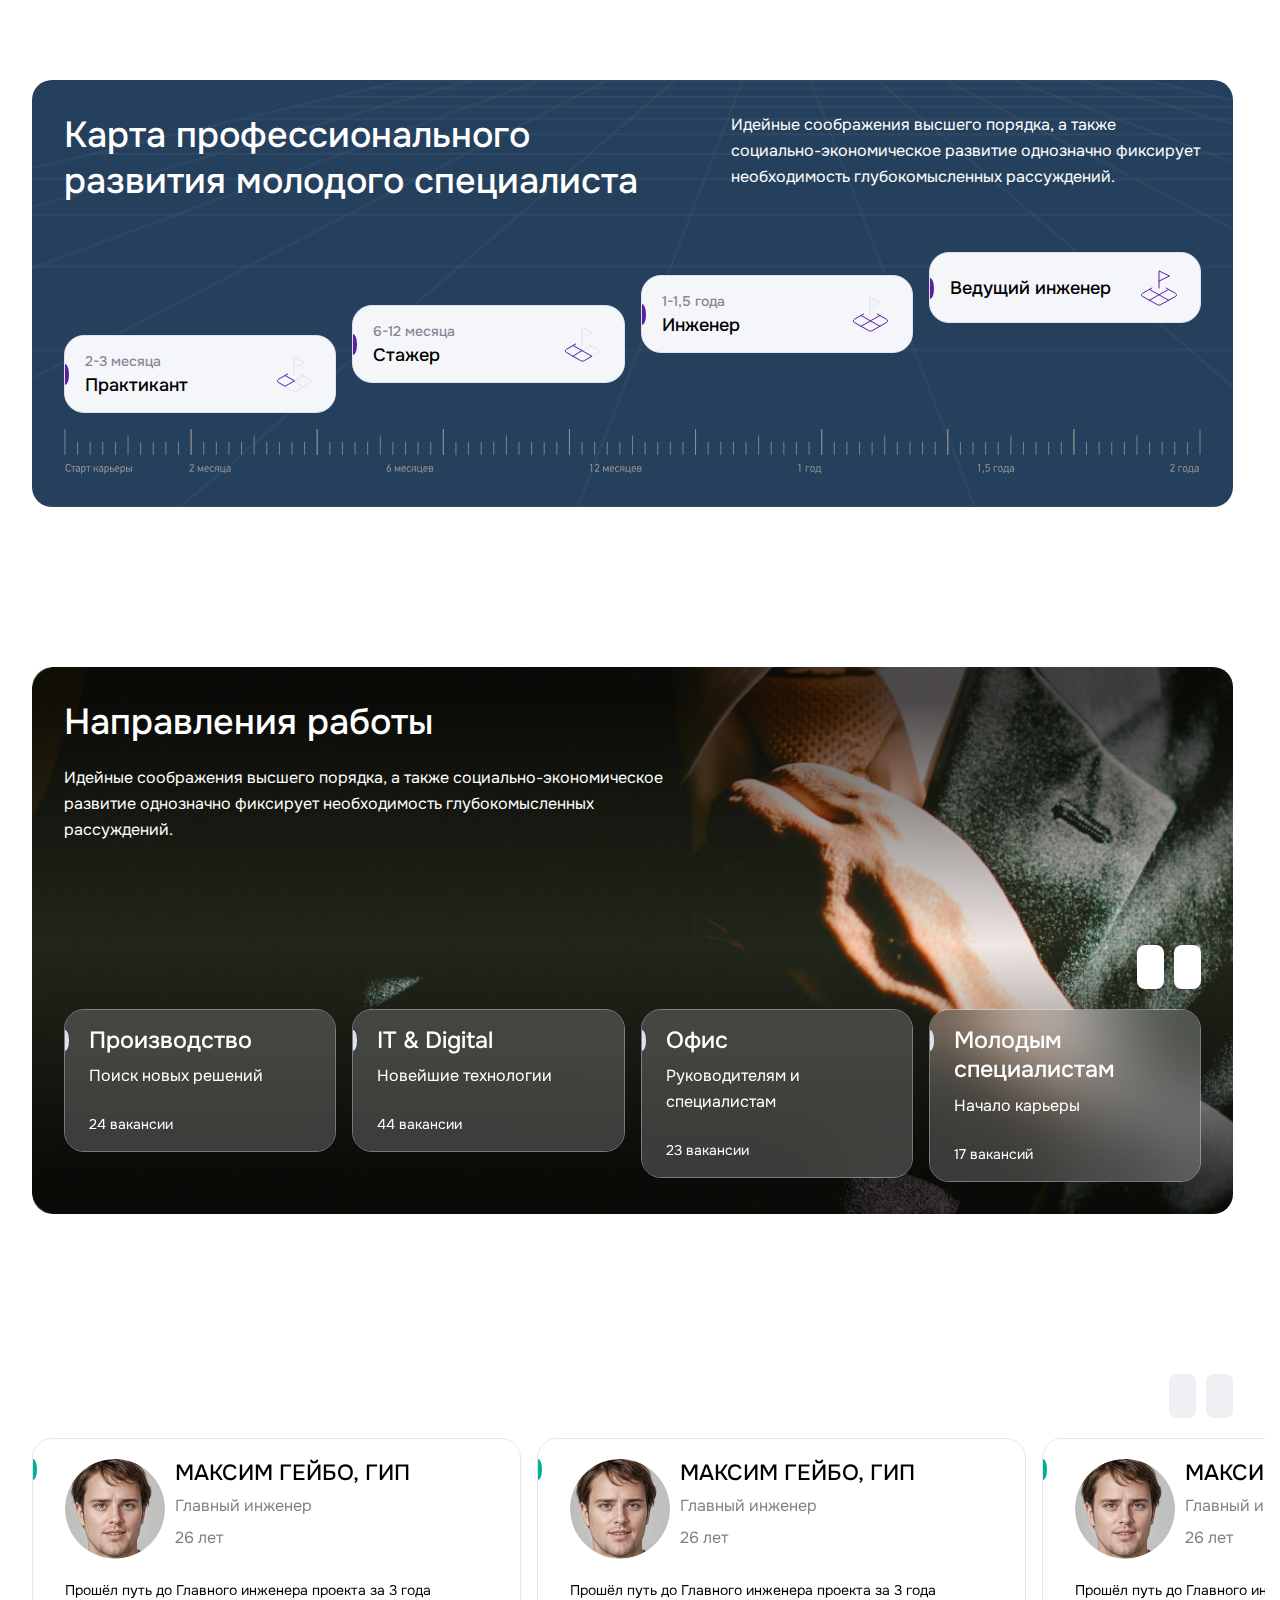
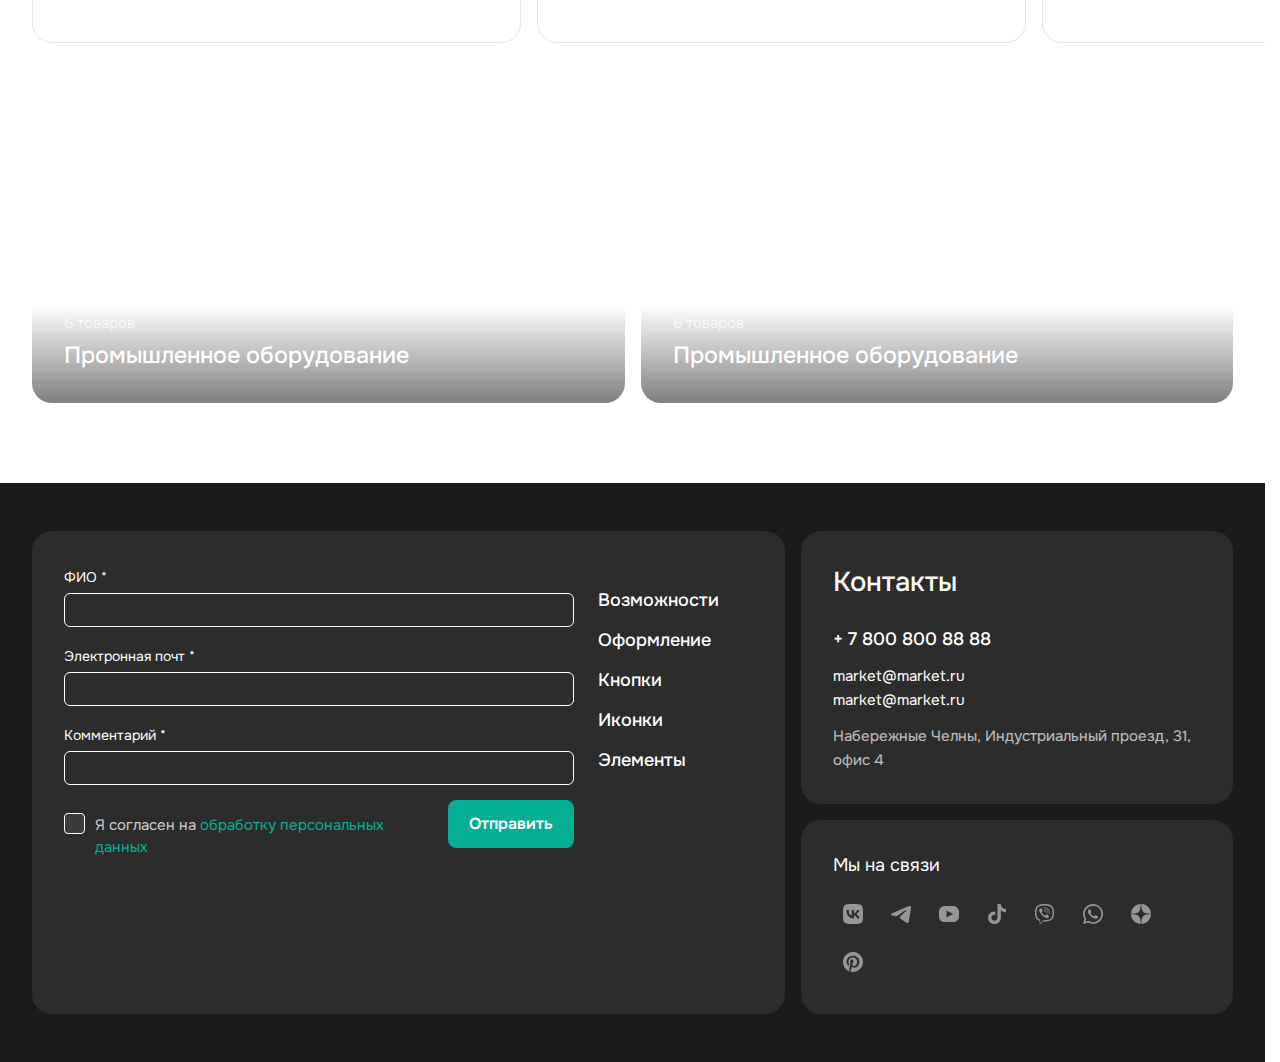
==== index.html @ 4b78a248 "Блоки для проекта." ====
<!DOCTYPE html>
<html lang="en">
<head>
    <meta charset="UTF-8">
    <meta name="viewport" content="width=device-width, initial-scale=1.0">
    <title>Блоки</title>
    <link rel="preconnect" href="https://fonts.googleapis.com">
    <link rel="preconnect" href="https://fonts.gstatic.com" crossorigin>
    <link href="https://fonts.googleapis.com/css2?family=Onest:wght@100..900&display=swap" rel="stylesheet">
    <link href="./themes.css" data-template-style="true" rel="stylesheet">
    <style>html {--theme-base-color:#0077ff;--theme-base-opacity-color:#0077ff1a;--theme-more-color:#0077ff;--theme-button-color-light:var(--ON_toggle);--theme-button-color-dark:var(--OFF_toggle);--theme-button-border-radius:8px;--theme-sticker-border-radius:4px;--theme-outer-border-radius:20px;--theme-base-color-hue:212;--theme-base-color-saturation:100%;--theme-base-color-lightness:50%;--theme-lightness-hover-diff:6%;--theme-items-gap:16px;}</style>
    <style>html {font-family: "Onest", sans-serif;font-size:18px;--theme-font-family:"Onest", sans-serif;--theme-font-title-family:var(--theme-font-family);font-weight: <weight>;font-style: normal;}</style>
    <style>html {--theme-page-width: 1500px;--theme-page-width-padding: 32px}</style>

    <link href="./main.css" data-template-style="true" rel="stylesheet">
    <script src="https://code.jquery.com/jquery-3.7.1.min.js" integrity="sha256-/JqT3SQfawRcv/BIHPThkBvs0OEvtFFmqPF/lYI/Cxo=" crossorigin="anonymous"></script>
    <link  rel="stylesheet"  href="https://cdn.jsdelivr.net/npm/swiper@11/swiper-bundle.min.css"/>
    <script src="https://cdn.jsdelivr.net/npm/swiper@11/swiper-bundle.min.js"></script>
</head>
<body>
 

    <main> 
        <div class="index-block index-block--padding-top-80 index-block--padding-bottom-80 theme-dark">
            <div class="maxwidth-theme index-block__headings"> 
                <div class="career-block p p--32 rounded-n">
                    <div class="mb mb--48">
                        <div class="index-block__space-wrapper line-block line-block--gap line-block--gap-32 row-gap row-gap--16 line-block--align-normal flexbox--justify-beetwen flexbox--direction-column-to-991">
                            <div class="index-block__part--left min-width-0 overflow-hidden flex-1 ">
                                <div class="index-block__title-wrapper">
                                    <div class="index-block__part--left min-width-0 flex-1">
                                        <h3 class="index-block__title switcher-title font_40 title-text">
                                            Карта профессионального развития молодого специалиста 
                                        </h3>
                                    </div>
                                </div>
                            </div>
                            <div class="index-block__part--right flexbox--direction-column">
                                <div class="index-block__preview font_16 no-margin-p title-text">
                                    Идейные соображения высшего порядка, а также социально-экономическое развитие однозначно фиксирует необходимость глубокомысленных рассуждений. 								
                                </div>
                            </div>
                        </div>
                    </div>
                    <div class="career-block__list flexbox flexbox--wrap flexbox--justify-beetwen line-block--align-flex-end flexbox--direction-row gap gap--16 mb mb--16">
                        <div class="career-block__item rounded-n flex-1 flexbox flexbox--justify-center flexbox--direction-column">
                            <div class="career-block__item-time font_14 fw-500">2-3 месяца</div>
                            <div class="career-block__item-title font_18 fw-500">Практикант</div>
                            <div class="career-block__item-icon">
                                <img src="./career-1.svg" alt="">
                            </div>
                        </div>
                        <div class="career-block__item rounded-n flex-1 flexbox flexbox--justify-center flexbox--direction-column">
                            <div class="career-block__item-time font_14 fw-500 fw-500">6-12 месяца</div>
                            <div class="career-block__item-title font_18 fw-500">Стажер</div>
                            <div class="career-block__item-icon">
                                <img src="./career-2.svg" alt="">
                            </div>
                        </div>
                        <div class="career-block__item rounded-n flex-1 flexbox flexbox--justify-center flexbox--direction-column">
                            <div class="career-block__item-time font_14 fw-500 fw-500">1-1,5 года</div>
                            <div class="career-block__item-title font_18 fw-500">Инженер</div>
                            <div class="career-block__item-icon">
                                <img src="./career-3.svg" alt="">
                            </div>
                        </div>
                        <div class="career-block__item rounded-n flex-1 flexbox flexbox--justify-center flexbox--direction-column"> 
                            <div class="career-block__item-title font_18 fw-500">Ведущий инженер</div>
                            <div class="career-block__item-icon">
                                <img src="./career-4.svg" alt="">
                            </div>
                        </div>
                    </div>
                    <div class="career-block__line">
                        <img src="./career-line.svg" alt="">
                    </div>
                </div>
            </div>
        </div>


        <div class="index-block index-block--padding-top-80 index-block--padding-bottom-80 theme-dark">
            <div class="maxwidth-theme index-block__headings"> 
                <div class="employee-block p p--32 rounded-n">
                    <div class="mb mb--120">
                        <div class="index-block__space-wrapper flexbox gap gap--20">
                            <h3 class="index-block__title switcher-title font_40 title-text">
                                Направления работы
                            </h3>
                            <div class="index-block__preview font_16 no-margin-p title-text">
                                Идейные соображения высшего порядка, а также социально-экономическое развитие однозначно фиксирует необходимость глубокомысленных рассуждений. 						
                            </div>
                        </div>
                    </div> 
                    <div class="flexbox flexbox--direction-row flexbox--justify-end mb mb--20 gap gap--10">
                        <div class="slider-nav swiper-button-prev employee-block__slider-prev">
                            <i class="svg inline fill-dark-light" aria-hidden="true"><svg width="8" height="14"><use xlink:href="/bitrix/templates/aspro-priority2/images/svg/arrows.svg#left-big"></use></svg></i>
                        </div>
                        <div class="slider-nav swiper-button-next employee-block__slider-next">
                            <i class="svg inline fill-dark-light" aria-hidden="true"><svg width="8" height="14"><use xlink:href="/bitrix/templates/aspro-priority2/images/svg/arrows.svg#right-big"></use></svg></i>
                        </div>
                    </div>
                    <div class="employee-block__slider swiper-slider">
                        <div class="swiper-wrapper">
                            <div class="swiper-slide">
                                <div class="employee-block__item title-text rounded-n">
                                    <div class="employee-block__item-title font_24 fw-500 mb mb--8">Производство</div>
                                    <div class="employee-block__item-subtitle font_16 mb mb--24">Поиск новых решений</div>
                                    <div class="employee-block__item-count font_14">24 вакансии</div>
                                </div>
                            </div>
                            <div class="swiper-slide">
                                <div class="employee-block__item title-text rounded-n">
                                    <div class="employee-block__item-title font_24 fw-500 mb mb--8">IT & Digital</div>
                                    <div class="employee-block__item-subtitle font_16 mb mb--24">Новейшие технологии</div>
                                    <div class="employee-block__item-count font_14">44 вакансии</div>
                                </div>
                            </div>
                            <div class="swiper-slide">
                                <div class="employee-block__item title-text rounded-n">
                                    <div class="employee-block__item-title font_24 fw-500 mb mb--8">Офис</div>
                                    <div class="employee-block__item-subtitle font_16 mb mb--24">Руководителям и специалистам</div>
                                    <div class="employee-block__item-count font_14">23 вакансии</div>
                                </div>
                            </div>
                            <div class="swiper-slide">
                                <div class="employee-block__item title-text rounded-n">
                                    <div class="employee-block__item-title font_24 fw-500 mb mb--8">Молодым специалистам</div>
                                    <div class="employee-block__item-subtitle font_16 mb mb--24">Начало карьеры</div>
                                    <div class="employee-block__item-count font_14">17 вакансий</div>
                                </div>
                            </div>
                            <div class="swiper-slide">
                                <div class="employee-block__item title-text rounded-n">
                                    <div class="employee-block__item-title font_24 fw-500 mb mb--8">IT & Digital</div>
                                    <div class="employee-block__item-subtitle font_16 mb mb--24">Новейшие технологии</div>
                                    <div class="employee-block__item-count font_14">44 вакансии</div>
                                </div>
                            </div>
                            <div class="swiper-slide">
                                <div class="employee-block__item title-text rounded-n">
                                    <div class="employee-block__item-title font_24 fw-500 mb mb--8">Офис</div>
                                    <div class="employee-block__item-subtitle font_16 mb mb--24">Руководителям и специалистам</div>
                                    <div class="employee-block__item-count font_14">23 вакансии</div>
                                </div>
                            </div>
                            <div class="swiper-slide">
                                <div class="employee-block__item title-text rounded-n">
                                    <div class="employee-block__item-title font_24 fw-500 mb mb--8">Молодым специалистам</div>
                                    <div class="employee-block__item-subtitle font_16 mb mb--24">Начало карьеры</div>
                                    <div class="employee-block__item-count font_14">17 вакансий</div>
                                </div>
                            </div>
                        </div>
                    </div>
                </div>
            </div>
        </div>

        <div class="vacancy-block index-block index-block--padding-top-80 index-block--padding-bottom-80">
            <div class="maxwidth-theme index-block__headings"> 
                <div class="flexbox flexbox--direction-row flexbox--justify-end mb mb--20 gap gap--10">
                    <div class="slider-nav swiper-button-prev vacancy-block__slider-prev">
                        <i class="svg inline fill-dark-light" aria-hidden="true"><svg width="8" height="14"><use xlink:href="/bitrix/templates/aspro-priority2/images/svg/arrows.svg#left-big"></use></svg></i>
                    </div>
                    <div class="slider-nav swiper-button-next vacancy-block__slider-next">
                        <i class="svg inline fill-dark-light" aria-hidden="true"><svg width="8" height="14"><use xlink:href="/bitrix/templates/aspro-priority2/images/svg/arrows.svg#right-big"></use></svg></i>
                    </div>
                </div>
                <div class="vacancy-block__slider swiper-slider">
                    <div class="swiper-wrapper">
                        <div class="swiper-slide">
                            <div class="vacancy-block__item">
                                <div class="vacancy-block__item-inner">
                                    <div class="vacancy-block__item-front rounded-n">
                                        <div class="flexbox flexbox--direction-row flexbox--direction-column-to-600 gap gap--10 mb mb--20">
                                            <div class="vacancy-block__item-img">
                                                <img src="./vacancy.png" alt="">
                                            </div>
                                            <div class="flexbox gap gap--6">
                                                <div class="vacancy-block__item-name font_22 fw-500">Максим Гейбо, ГИП</div>
                                                <div class="vacancy-block__item-job font_16">Главный инженер</div>
                                                <div class="vacancy-block__item-age font_16">26 лет</div>
                                            </div>
                                        </div> 
                                        <div class="vacancy-block__item-way font_14">Прошёл путь до Главного инженера проекта за 3 года</div>
                                    </div> 
                                    <div class="vacancy-block__item-back rounded-n theme-dark">
                                        <div class="vacancy-block__item-text font_16 title-text mb mb--12">”В Метрополис» я попал в 2021 году по рекомендации одногруппника будучи студентом магистратуры в МГСУ. За три года я прошёл через несколько интересных объектов, решил сотни проектных вопросов и задач и, конечно, стал ГИПом. Скучать не приходится, а ведь дальше — только интереснее!»</div>
                                        <div class="vacancy-block__item-video flexbox flexbox--direction-row flexbox--justify-center gap gap--10 title-text">Смотреть видео</div>
                                    </div>
                                </div>
                            </div>
                        </div> 
                        <div class="swiper-slide">
                            <div class="vacancy-block__item">
                                <div class="vacancy-block__item-inner">
                                    <div class="vacancy-block__item-front rounded-n">
                                        <div class="flexbox flexbox--direction-row flexbox--direction-column-to-600 gap gap--10 mb mb--20">
                                            <div class="vacancy-block__item-img">
                                                <img src="./vacancy.png" alt="">
                                            </div>
                                            <div class="flexbox gap gap--6">
                                                <div class="vacancy-block__item-name font_22 fw-500">Максим Гейбо, ГИП</div>
                                                <div class="vacancy-block__item-job font_16">Главный инженер</div>
                                                <div class="vacancy-block__item-age font_16">26 лет</div>
                                            </div>
                                        </div> 
                                        <div class="vacancy-block__item-way font_14">Прошёл путь до Главного инженера проекта за 3 года</div>
                                    </div> 
                                    <div class="vacancy-block__item-back rounded-n theme-dark">
                                        <div class="vacancy-block__item-text font_16 title-text mb mb--12">”В Метрополис» я попал в 2021 году по рекомендации одногруппника будучи студентом магистратуры в МГСУ. За три года я прошёл через несколько интересных объектов, решил сотни проектных вопросов и задач и, конечно, стал ГИПом. Скучать не приходится, а ведь дальше — только интереснее!»</div>
                                        <div class="vacancy-block__item-video flexbox flexbox--direction-row flexbox--justify-center gap gap--10 title-text">Смотреть видео</div>
                                    </div>
                                </div>
                            </div>
                        </div> 
                        <div class="swiper-slide">
                            <div class="vacancy-block__item">
                                <div class="vacancy-block__item-inner">
                                    <div class="vacancy-block__item-front rounded-n">
                                        <div class="flexbox flexbox--direction-row flexbox--direction-column-to-600 gap gap--10 mb mb--20">
                                            <div class="vacancy-block__item-img">
                                                <img src="./vacancy.png" alt="">
                                            </div>
                                            <div class="flexbox gap gap--6">
                                                <div class="vacancy-block__item-name font_22 fw-500">Максим Гейбо, ГИП</div>
                                                <div class="vacancy-block__item-job font_16">Главный инженер</div>
                                                <div class="vacancy-block__item-age font_16">26 лет</div>
                                            </div>
                                        </div> 
                                        <div class="vacancy-block__item-way font_14">Прошёл путь до Главного инженера проекта за 3 года</div>
                                    </div> 
                                    <div class="vacancy-block__item-back rounded-n theme-dark">
                                        <div class="vacancy-block__item-text font_16 title-text mb mb--12">”В Метрополис» я попал в 2021 году по рекомендации одногруппника будучи студентом магистратуры в МГСУ. За три года я прошёл через несколько интересных объектов, решил сотни проектных вопросов и задач и, конечно, стал ГИПом. Скучать не приходится, а ведь дальше — только интереснее!»</div>
                                        <div class="vacancy-block__item-video flexbox flexbox--direction-row flexbox--justify-center gap gap--10 title-text">Смотреть видео</div>
                                    </div>
                                </div>
                            </div>
                        </div> 
                        <div class="swiper-slide">
                            <div class="vacancy-block__item">
                                <div class="vacancy-block__item-inner">
                                    <div class="vacancy-block__item-front rounded-n">
                                        <div class="flexbox flexbox--direction-row flexbox--direction-column-to-600 gap gap--10 mb mb--20">
                                            <div class="vacancy-block__item-img">
                                                <img src="./vacancy.png" alt="">
                                            </div>
                                            <div class="flexbox gap gap--6">
                                                <div class="vacancy-block__item-name font_22 fw-500">Максим Гейбо, ГИП</div>
                                                <div class="vacancy-block__item-job font_16">Главный инженер</div>
                                                <div class="vacancy-block__item-age font_16">26 лет</div>
                                            </div>
                                        </div> 
                                        <div class="vacancy-block__item-way font_14">Прошёл путь до Главного инженера проекта за 3 года</div>
                                    </div> 
                                    <div class="vacancy-block__item-back rounded-n theme-dark">
                                        <div class="vacancy-block__item-text font_16 title-text mb mb--12">”В Метрополис» я попал в 2021 году по рекомендации одногруппника будучи студентом магистратуры в МГСУ. За три года я прошёл через несколько интересных объектов, решил сотни проектных вопросов и задач и, конечно, стал ГИПом. Скучать не приходится, а ведь дальше — только интереснее!»</div>
                                        <div class="vacancy-block__item-video flexbox flexbox--direction-row flexbox--justify-center gap gap--10 title-text">Смотреть видео</div>
                                    </div>
                                </div>
                            </div>
                        </div> 
                    </div>
                </div>
            </div>
        </div>

        <div class="catalog-grid index-block index-block--padding-top-80 index-block--padding-bottom-80">
            <div class="maxwidth-theme"> 
                <div class="grid-list grid-list--items grid-list--gap-dynamic  grid-list--items-2-from-1200  grid-list--items-2-from-992 grid-list--items-1">
                    <div class="sections-list__wrapper sections-list__wrapper-main sections-list__wrapper-BG">
                        <div class="relative overflow-hidden shadow-hovered shadow-no-border-hovered hover_zoom dark-block-hover content-row-hidden-hover rounded-n">
                            <div class="relative dark-block-after">
                                <div class="shine">
                                    <div class="absolute card-image" style="background-image: url(https://priority2-demo.ru/upload/iblock/72d/xjb7lxuvpwl3186xs5wcruf4zresz0gm.jpg);"></div>
                                </div>
                            </div>
                            <div class="sections-list__item-content z-2 absolute pb pb--32 pi pi--32 position-bottom color_light scrollbar"> 
                                <div class="sections-list__item-products-count font_15 color_light--opacity mb mb--6">6 товаров</div>
                                <div class="sections-list__name switcher-title font_24 fw-500 lineclamp-4 color-theme-target">
                                    Промышленное оборудование								
                                </div> 
                            </div> 
                            <a class="absolute z-1" href="#link"></a>
                        </div>
                    </div> 
                    <div class="sections-list__wrapper sections-list__wrapper-main sections-list__wrapper-BG">
                        <div class="relative overflow-hidden shadow-hovered shadow-no-border-hovered hover_zoom dark-block-hover content-row-hidden-hover rounded-n">
                            <div class="relative dark-block-after">
                                <div class="shine">
                                    <div class="absolute card-image" style="background-image: url(https://priority2-demo.ru/upload/iblock/72d/xjb7lxuvpwl3186xs5wcruf4zresz0gm.jpg);"></div>
                                </div>
                            </div>
                            <div class="sections-list__item-content z-2 absolute pb pb--32 pi pi--32 position-bottom color_light scrollbar"> 
                                <div class="sections-list__item-products-count font_15 color_light--opacity mb mb--6">6 товаров</div>
                                <div class="sections-list__name switcher-title font_24 fw-500 lineclamp-4 color-theme-target">
                                    Промышленное оборудование								
                                </div> 
                            </div> 
                            <a class="absolute z-1" href="#link"></a>
                        </div>
                    </div> 
                </div>
            </div>
        </div>
    </main>

    <footer id="footer" class="footer footer-1 theme-dark">
        <div class="footer__main-part pt pb pt--48 pb--48">
            <div class="maxwidth-theme">
                <div class="line-block line-block--align-normal line-block--gap line-block--gap-16 flexbox--direction-column-to-1199">

                    <div class="footer__main -part-inner flex-1 p p--32 pt pt--24 rounded-n grey-bg">
                        <div class="footer__main-inner grid-list grid-list--gap grid-list--gap-24 grid-list--items grid-list--items-2-from-601 grid-list--items-4-from-768">


                            <div class="footer__part-item  footer__part-item--form">
                                <form name="aspro_priority2_callback_s1" action="/" method="POST" enctype="multipart/form-data" novalidate="novalidate">
                                    <input type="hidden" name="bxajaxid" id="bxajaxid_a973591e2ad16cf7857a80596a88fd42_Ar8Szp" value="a973591e2ad16cf7857a80596a88fd42">
                                    <input type="hidden" name="AJAX_CALL" value="Y">
                                    <input type="hidden" name="bxajaxid" id="bxajaxid_4496413f2c0f74e2f76dc5c79526b2ee_8BACKi" value="4496413f2c0f74e2f76dc5c79526b2ee">
                                    <input type="hidden" name="AJAX_CALL" value="Y">
                                    <input type="hidden" name="sessid" id="sessid" value="530e118678a84d4b77ee4f8834ee30c1">
                                    <input type="hidden" name="WEB_FORM_ID" value="8">							
                                    <input type="hidden" name="sessid" id="sessid_1" value="530e118678a84d4b77ee4f8834ee30c1">							
                                    <div class="form-body">
                                        <div class="form-body__fields row flexbox">
                                            <div class="col-xs-12" data-sid="NAME">
                                                <div class="form-group">
                                                    <label class="font_14 title-text" for="INLINE_NAME"><span>ФИО&nbsp;<span class="required-star">*</span></span></label>		
                                                    <div class="input">
                                                        <input type="text" id="INLINE_NAME" class="form-control inputtext" data-sid="NAME" required="" name="form_text_39" value="" aria-required="true">			
                                                    </div>
                                                </div>
                                            </div>
                                            <div class="col-xs-12" data-sid="EMAIL">
                                                <div class="form-group">
                                                    <label class="font_14 title-text" for="INLINE_EMAIL"><span>Электронная почт&nbsp;<span class="required-star">*</span></span></label>		
                                                    <div class="input">
                                                        <input type="email" id="INLINE_EMAIL" class="form-control inputtext" data-sid="EMAIL" required="" name="form_text_40" value="" aria-required="true">			
                                                    </div>
                                                </div>
                                            </div>
                                            <div class="col-xs-12" data-sid="MESSAGE">
                                                <div class="form-group">
                                                    <label class="font_14 title-text" for="INLINE_MESSAGE"><span>Комментарий&nbsp;<span class="required-star">*</span></span></label>		
                                                    <div class="input">
                                                        <input type="text" id="INLINE_MESSAGE" class="form-control inputtext" data-sid="MESSAGE" required="" name="form_text_39" value="" aria-required="true">			
                                                    </div>
                                                </div>
                                            </div>
                                        </div>
                                    </div>
                                    <div class="form-footer flexbox flexbox--direction-row flexbox--justify-beetwen flexbox--direction-column-to-600 gap gap--16">
                                        <div class="licence_block form-checkbox">
                                            <input type="hidden" name="aspro_priority2_form_validate">
                                            <input type="checkbox" class="form-checkbox__input form-checkbox__input--visible" id="licenses_inline_8" name="licenses_popup" required="" value="Y" aria-required="true">
                                            <label for="licenses_inline_8" class="form-checkbox__label">
                                                <span>
                                                    Я согласен на <a href="/include/licenses_detail.php" target="_blank">обработку персональных данных</a>											
                                                </span>
                                                <span class="form-checkbox__box"></span>
                                            </label>
                                        </div>
                                        <div class="form-footer__btn">
                                            <input type="submit" class="btn btn-default btn-lg has-ripple" value="Отправить" name="web_form_submit">
                                        </div>
                                    </div>
                                </form>
                            </div>
 

                            <div class="footer__part-item flex-33-1200 flex-50-991 pt pt--24">
                                <div class="bottom-menu bottom-menu--bold">
                                    <div class="items">
                                        <div class="item-link  " data-parent="#bottom4" data-target="#bottom4">
                                            <div class="item fw-500">
                                                <div class="title font_18 fw-500">
                                                    <a class="dark_link color-theme-target" href="/info/more/">Возможности</a>
                                                </div>
                                            </div>
                                        </div>
                                        <div id="bottom4" class="wrap  ">
                                            <div class="item-link  " data-parent="#bottom4" data-target="#bottom4">
                                                <div class="item fw-500">
                                                    <div class="title font_18 fw-500">
                                                        <a class="dark_link color-theme-target" href="/info/more/typograpy/">Оформление</a>
                                                    </div>
                                                </div>
                                            </div>
                                            <div class="item-link  " data-parent="#bottom4" data-target="#bottom4">
                                                <div class="item fw-500">
                                                    <div class="title font_18 fw-500">
                                                        <a class="dark_link color-theme-target" href="/info/more/buttons/">Кнопки</a>
                                                    </div>
                                                </div>
                                            </div>
                                            <div class="item-link  " data-parent="#bottom4" data-target="#bottom4">
                                                <div class="item fw-500">
                                                    <div class="title font_18 fw-500">
                                                        <a class="dark_link color-theme-target" href="/info/more/icons/">Иконки</a>
                                                    </div>
                                                </div>
                                            </div>
                                            <div class="item-link  " data-parent="#bottom4" data-target="#bottom4">
                                                <div class="item fw-500">
                                                    <div class="title font_18 fw-500">
                                                        <a class="dark_link color-theme-target" href="/info/more/elements/">Элементы</a>
                                                    </div>
                                                </div> 
                                            </div>
                                        </div>                                             
                                    </div>
                                </div>
                            </div>

                        </div>
                    </div>
    
                    <div class="footer__main-part-contact " data-ajax-load-block="FOOTER_RIGHT_PART">
                        <div class="line-block line-block--align-normal line-block--gap line-block--gap-16 flexbox--direction-column height-100">
                            
                            <div class="rounded-n grey-bg p p--32 flex-1">
                                <div class="line-block line-block--align-normal line-block--gap line-block--gap-26 flexbox--direction-column height-100">
                                    <div class="title title-text fw-500 font_28">Контакты</div>
                                    <div class="line-block line-block--align-normal line-block--gap line-block--gap-12 flexbox--direction-column"> 

                                        <div class="line-block__item no-shrinked footer__phone " data-ajax-load-block="FOOTER_TOGGLE_PHONE" data-ajax-check-visible="">
                                            <div class="icon-block--with_icon ">
                                                <div class="phones">
                                                    <div class="phones__phones-wrapper">
                                                        <div class="phones__inner fill-theme-parent phones__inner--with_dropdown phones__inner--big">
                                                            <span class="icon-block__only-icon banner-light-icon-fill menu-light-icon-fill fill-theme-target fill-dark-light">
                                                                <i class="svg inline wrapper" aria-hidden="true"><svg width="14" height="18" ><use xlink:href="/bitrix/templates/aspro-priority2/images/svg/main_icons.svg#phone"></use></svg></i>	
                                                            </span>
                                                            <a class="phones__phone-link phones__phone-first dark_link banner-light-text menu-light-text icon-block__name" href="tel:+ 7 800 800 88 88">+ 7 800 800 88 88</a>
                                                            <div class="phones__dropdown theme-root">
                                                                <div class="dropdown dropdown--relative">
                                                                    <div class="phones__phone-more dropdown__item color-theme-hover dropdown__item--first">
                                                                        <a class="phones__phone-link dark_link flexbox flexbox--direction-row flexbox--justify-beetwen" rel="nofollow" href="tel:+71000000000">
                                                                            <span class="phones__phone-link-text">
                                                                                +7 (100) 000-00-00								
                                                                                <span class="phones__phone-descript phones__dropdown-title secondary-text">Отдел продаж</span>
                                                                                </span>
                                                                        </a>
                                                                    </div>
                                                                    <div class="phones__phone-more dropdown__item color-theme-hover">
                                                                        <a class="phones__phone-link dark_link flexbox flexbox--direction-row flexbox--justify-beetwen" rel="nofollow" href="tel:+71000000001">
                                                                            <span class="phones__phone-link-text">
                                                                                +7 (100) 000-00-01								
                                                                                <span class="phones__phone-descript phones__dropdown-title secondary-text">Бухгалтерия</span>
                                                                            </span>
                                                                        </a>
                                                                    </div>
                                                                    <div class="phones__phone-more dropdown__item color-theme-hover dropdown__item--last">
                                                                        <a class="phones__phone-link dark_link flexbox flexbox--direction-row flexbox--justify-beetwen" rel="nofollow" href="tel:+71000000002">
                                                                            <span class="phones__phone-link-text">
                                                                                +7 (100) 000-00-02								
                                                                                <span class="phones__phone-descript phones__dropdown-title secondary-text">Директор</span>
                                                                            </span>
                                                                        </a>
                                                                    </div>

                                                                    <div class="phones__dropdown-item callback-item">
                                                                        <button type="button" class="animate-load btn btn-default btn-wide" data-event="jqm" data-param-id="8" data-name="callback">Заказать звонок	</button>
                                                                    </div>											
                                                                    <div class="phones__dropdown-item">
                                                                        <div class="email__title phones__dropdown-title secondary-text">E-mail</div>
                                                                        <div class="email phones__dropdown-value">
                                                                            <div>
                                                                                <div>
                                                                                    <a class="font_15 dark_link" href="mailto:chel@priority2-demo.ru">chel@priority2-demo.ru</a>
                                                                                </div>
                                                                            </div>
                                                                        </div>
                                                                    </div>											
                                                                    <div class="phones__dropdown-item">
                                                                        <div class="address__title phones__dropdown-title secondary-text">Адрес	 </div>
                                                                        <div class="address phones__dropdown-value">
                                                                            <div class="address__text font_15 ">Челябинск, ул. Лермонтова 21, 3 этаж, офис 4</div>
                                                                        </div>
                                                                    </div>			 
                                                                    <div class="phones__dropdown-item social-item">
                                                                        <div class="social">
                                                                            <ul class="social__items social__items--md social__items--type-color social__items--grid">
                                                                                <li class="social__item grid-list__item hover_blink vkontakte ">
                                                                                    <a class="social__link shine" href="http://vkontakte.ru/aspro74" target="_blank" rel="nofollow" title="ВКонтакте"></a>
                                                                                </li>
                                                                                <li class="social__item grid-list__item hover_blink telegram ">
                                                                                    <a class="social__link shine" href="https://t.me/aspro_ru" target="_blank" rel="nofollow" title="Telegram"></a>
                                                                                </li>
                                                                                <li class="social__item grid-list__item hover_blink youtube ">
                                                                                    <a class="social__link shine" href="https://www.youtube.com/channel/UCvNfOlv6ELNl95oi_Q8xooA" target="_blank" rel="nofollow" title="YouTube"></a>
                                                                                </li>
                                                                                <li class="social__item grid-list__item hover_blink tiktok ">
                                                                                    <a class="social__link shine" href="https://www.tiktok.com/ru/" target="_blank" rel="nofollow" title="TikTok"></a>
                                                                                </li>
                                                                            </ul>
                                                                        </div>
                                                                    </div>
                                                                </div>
                                                            </div>
                                                            <span class="more-arrow banner-light-icon-fill menu-light-icon-fill fill-dark-light">
                                                                <i class="svg inline " aria-hidden="true"><svg width="4" height="3" ><use xlink:href="/bitrix/templates/aspro-priority2/images/svg/arrows.svg#down"></use></svg></i>		
                                                            </span>
                                                        </div>
                                                    </div>
                                                </div>
                                            </div>   
                                        </div>
                                                                                                                                    
                                        <div class="footer--nowrap flex-100-767 " data-ajax-load-block="FOOTER_TOGGLE_EMAIL" data-ajax-check-visible="">
                                            <div class="icon-block--with_icon">						
                                                <div class="email footer__email font_14">
                                                    <div>
                                                        <div>
                                                            <a class="font_15 dark_link" href="mailto:market@market.ru">market@market.ru</a>
                                                        </div>
                                                    </div>
                                                </div>
                                            </div>
                                            <div class="icon-block--with_icon">						
                                                <div class="email footer__email font_14">
                                                    <div>
                                                        <div>
                                                            <a class="font_15 dark_link" href="mailto:market@market.ru">market@market.ru</a>
                                                        </div>
                                                    </div>
                                                </div>
                                            </div>
                                        </div>                                                                                         
                                        <div class="footer__address footer-grey-text flex-100-767 " data-ajax-load-block="FOOTER_TOGGLE_ADDRESS" data-ajax-check-visible="">
                                            <div class="icon-block--with_icon">
                                                <div class="address address">
                                                    <div class="address__text font_15 ">Набережные Челны, Индустриальный проезд, 31, офис 4</div>
                                                </div>
                                            </div>
                                        </div>
                                    </div>
                                </div>
                            </div>
                                                    
                                                                            
                            <div class="footer__social rounded-n grey-bg p p--32 title-text font_18 line-block line-block--gap line-block--gap-16 flexbox--justify-beetwen flexbox--wrap " data-ajax-load-block="FOOTER_TOGGLE_SOCIAL" data-ajax-check-visible="">                   
                                <div class="small_title">Мы на связи</div>
                                <div class="social">
                                    <ul class="social__items social__items--md">
                                        <li class="social__item grid-list__item hover_blink vkontakte ">
                                            <a class="social__link shine" href="http://vkontakte.ru/aspro74" target="_blank" rel="nofollow" title="ВКонтакте"></a>
                                        </li>
                                        <li class="social__item grid-list__item hover_blink telegram ">
                                            <a class="social__link shine" href="https://t.me/aspro_ru" target="_blank" rel="nofollow" title="Telegram"></a>
                                        </li>
                                        <li class="social__item grid-list__item hover_blink youtube ">
                                            <a class="social__link shine" href="https://www.youtube.com/channel/UCvNfOlv6ELNl95oi_Q8xooA" target="_blank" rel="nofollow" title="YouTube"></a>
                                        </li>
                                        <li class="social__item grid-list__item hover_blink tiktok ">
                                            <a class="social__link shine" href="https://www.tiktok.com/ru/" target="_blank" rel="nofollow" title="TikTok"></a>
                                        </li>
                                        <li class="social__item grid-list__item hover_blink viber hide_on_desktop">
                                            <a class="social__link shine" href="viber://add?number=https://viber.me/add?number=79123456789" target="_blank" rel="nofollow" title="Viber"></a>
                                        </li>
                                        <li class="social__item grid-list__item hover_blink viber hide_on_mobile">
                                            <a class="social__link shine" href="viber://chat?number=+https://viber.me/add?number=79123456789" target="_blank" rel="nofollow" title="Viber"></a>
                                        </li>
                                        <li class="social__item grid-list__item hover_blink whatsapp ">
                                            <a class="social__link shine" href="https://wa.me/https://wa.me/79123456789" target="_blank" rel="nofollow" title="Whats App"></a>
                                        </li>
                                        <li class="social__item grid-list__item hover_blink yandex-zen ">
                                            <a class="social__link shine" href="https://zen.yandex.ru/" target="_blank" rel="nofollow" title="Яндекс Дзен"></a>
                                        </li>
                                        <li class="social__item grid-list__item hover_blink pinterest ">
                                            <a class="social__link shine" href="https://www.pinterest.ru/" target="_blank" rel="nofollow" title="Pinterest"></a>
                                        </li>
                                    </ul>
                                </div>
                            </div>
        
                        </div>
                    </div>
                </div>
            </div>
        </div>
    </footer>
 <script>
document.addEventListener('DOMContentLoaded', () => {
    const employeeSwiper = new Swiper('.employee-block__slider', {
        loop: true, 
        slidesPerView: 1,
        spaceBetween: 16,
        navigation: {
            nextEl: '.employee-block__slider-next',
            prevEl: '.employee-block__slider-prev',
        }, 
        breakpoints: { 
            576: {
                slidesPerView: 1.5, 
            }, 
            768: {
                slidesPerView: 2, 
            }, 
            992: {
                slidesPerView: 3,
            }, 
            1200: {
                slidesPerView: 4,
            }
        }
    });
    const vacancySwiper = new Swiper('.vacancy-block__slider', {
        loop: true, 
        slidesPerView: 1,
        spaceBetween: 16,
        navigation: {
            nextEl: '.vacancy-block__slider-next',
            prevEl: '.vacancy-block__slider-prev',
        }, 
        breakpoints: { 
            600: {
                slidesPerView: 'auto',
            }
        }
    });
    
});

 </script>
</body>
</html>
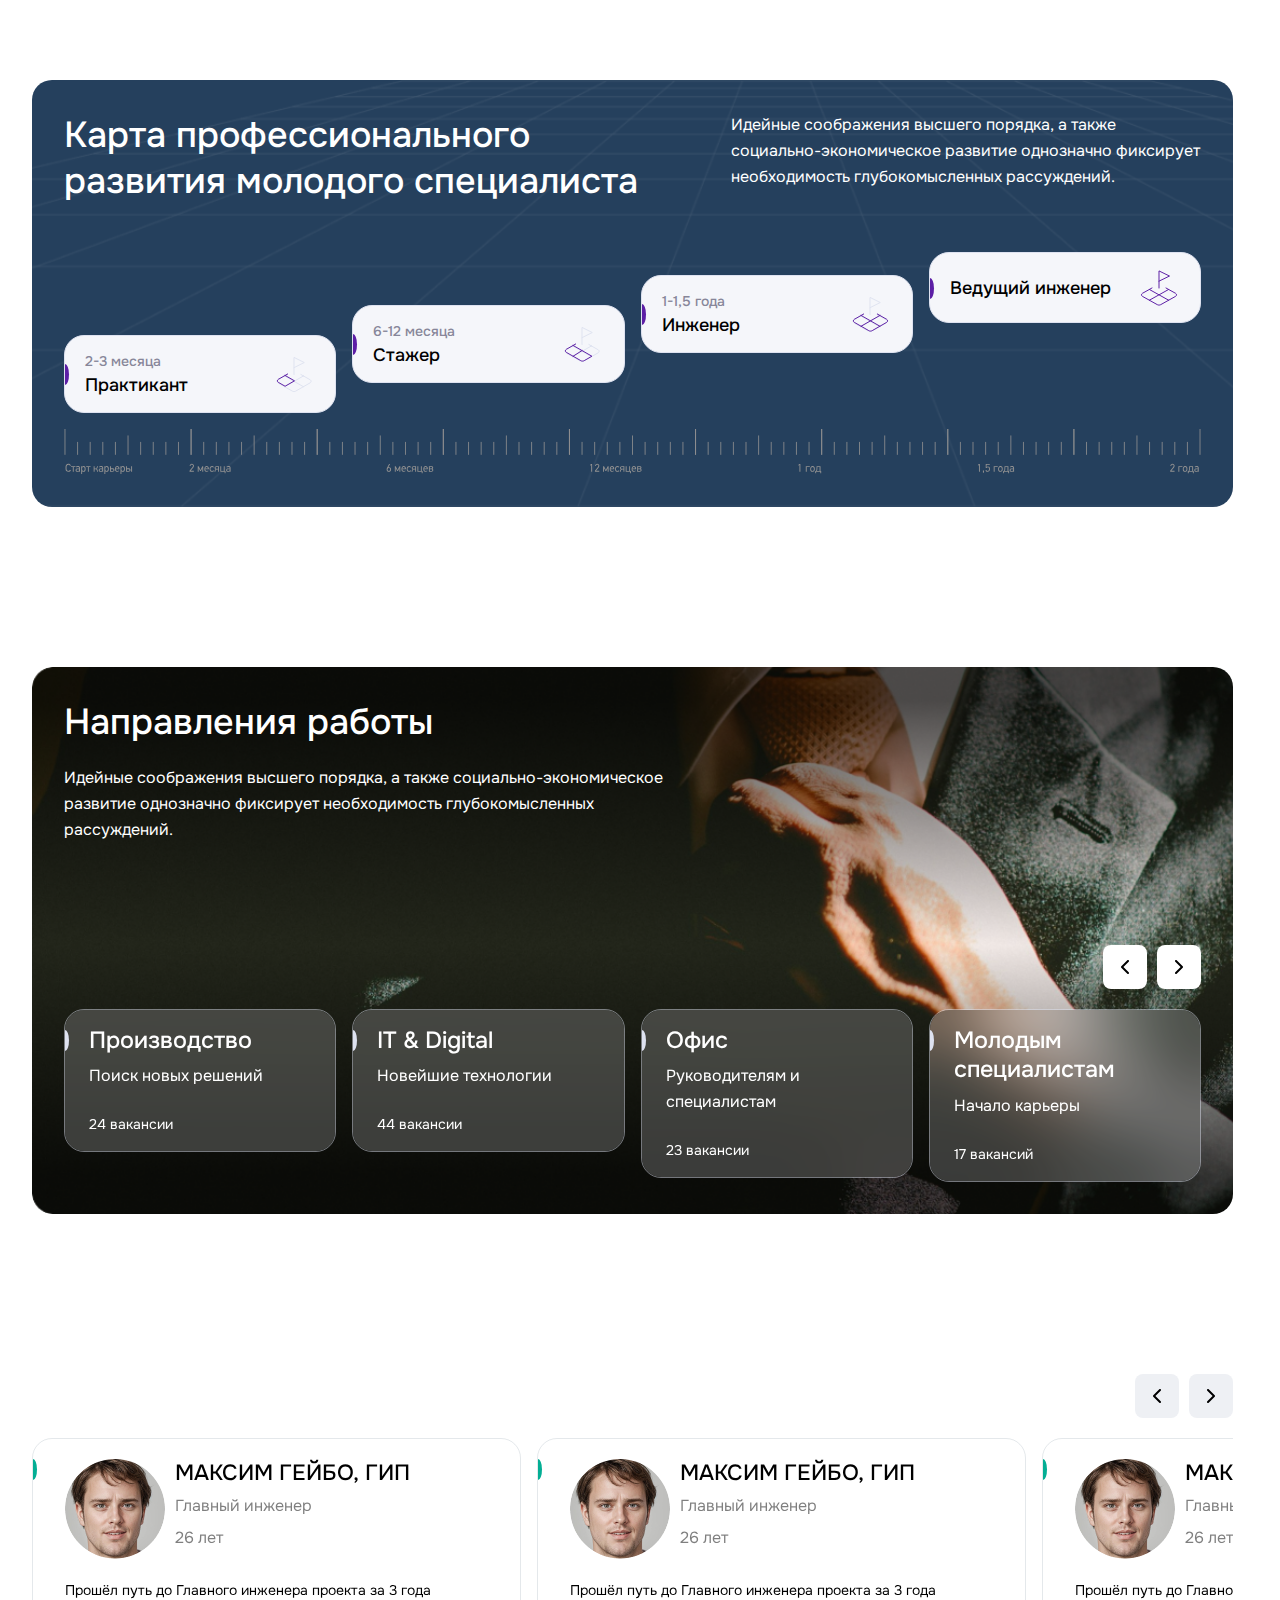
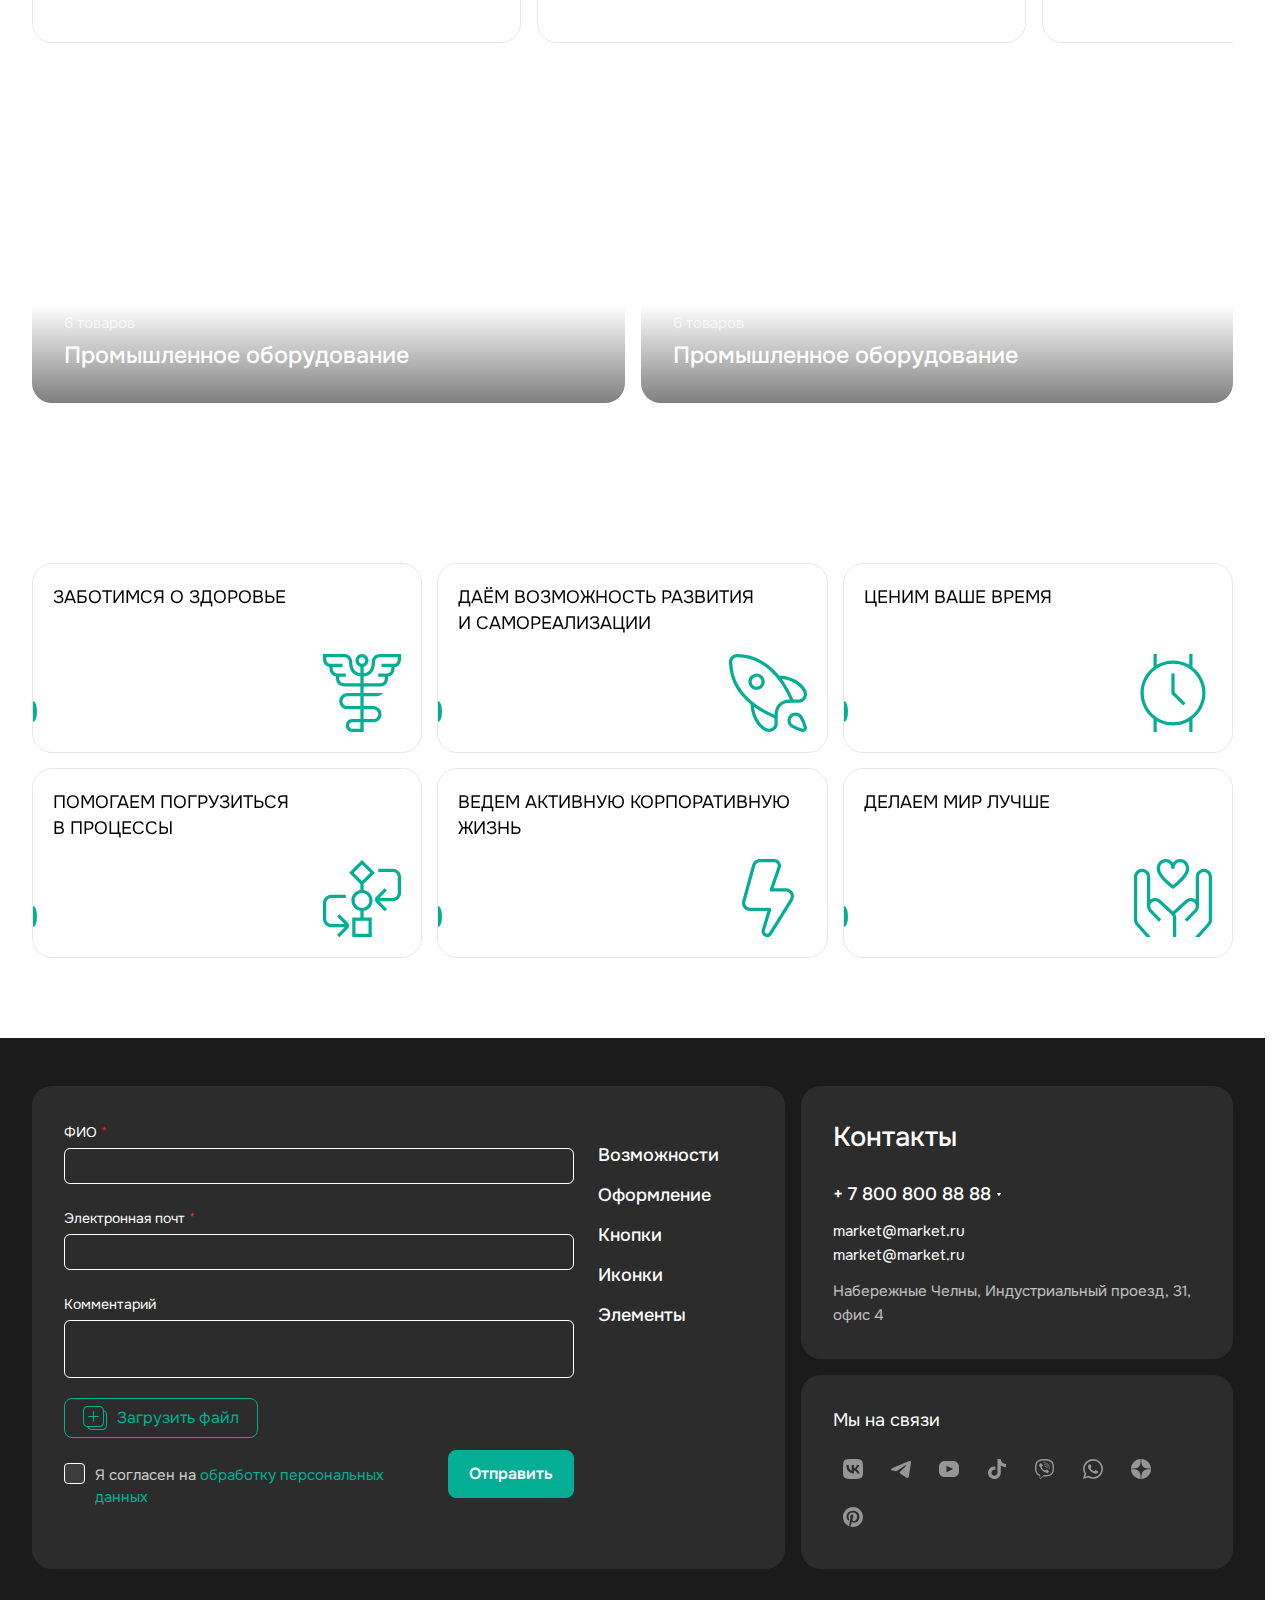
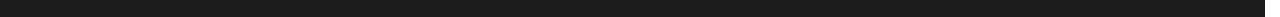
==== commit 76c6c826: "Пояснения в описании" ====
--- a/index.html
+++ b/index.html
@@ -94,10 +94,10 @@
                     </div> 
                     <div class="flexbox flexbox--direction-row flexbox--justify-end mb mb--20 gap gap--10">
                         <div class="slider-nav swiper-button-prev employee-block__slider-prev">
-                            <i class="svg inline fill-dark-light" aria-hidden="true"><svg width="8" height="14"><use xlink:href="/bitrix/templates/aspro-priority2/images/svg/arrows.svg#left-big"></use></svg></i>
+                            <i class="svg inline" aria-hidden="true"><svg width="8" height="14"><path fill-rule="evenodd" clip-rule="evenodd" d="M7.70711 0.292893C8.09763 0.683418 8.09763 1.31658 7.70711 1.70711L2.41421 7L7.70711 12.2929C8.09763 12.6834 8.09763 13.3166 7.70711 13.7071C7.31658 14.0976 6.68342 14.0976 6.29289 13.7071L0.292893 7.70711C-0.0976311 7.31658 -0.0976311 6.68342 0.292893 6.29289L6.29289 0.292893C6.68342 -0.0976311 7.31658 -0.0976311 7.70711 0.292893Z"/></svg></i>
                         </div>
                         <div class="slider-nav swiper-button-next employee-block__slider-next">
-                            <i class="svg inline fill-dark-light" aria-hidden="true"><svg width="8" height="14"><use xlink:href="/bitrix/templates/aspro-priority2/images/svg/arrows.svg#right-big"></use></svg></i>
+                            <i class="svg inline" aria-hidden="true"><svg width="8" height="14"><path fill-rule="evenodd" clip-rule="evenodd" d="M0.292892 0.292893C-0.0976315 0.683418 -0.0976315 1.31658 0.292892 1.70711L5.58579 7L0.292893 12.2929C-0.0976315 12.6834 -0.0976315 13.3166 0.292893 13.7071C0.683417 14.0976 1.31658 14.0976 1.70711 13.7071L7.70711 7.70711C8.09763 7.31658 8.09763 6.68342 7.70711 6.29289L1.70711 0.292893C1.31658 -0.0976311 0.683417 -0.0976311 0.292892 0.292893Z"/></svg></i>
                         </div>
                     </div>
                     <div class="employee-block__slider swiper-slider">
@@ -159,12 +159,12 @@
 
         <div class="vacancy-block index-block index-block--padding-top-80 index-block--padding-bottom-80">
             <div class="maxwidth-theme index-block__headings"> 
-                <div class="flexbox flexbox--direction-row flexbox--justify-end mb mb--20 gap gap--10">
+                <div class="flexbox flexbox--direction-row flexbox--justify-end gap gap--10">
                     <div class="slider-nav swiper-button-prev vacancy-block__slider-prev">
-                        <i class="svg inline fill-dark-light" aria-hidden="true"><svg width="8" height="14"><use xlink:href="/bitrix/templates/aspro-priority2/images/svg/arrows.svg#left-big"></use></svg></i>
+                        <i class="svg inline" aria-hidden="true"><svg width="8" height="14"><path fill-rule="evenodd" clip-rule="evenodd" d="M7.70711 0.292893C8.09763 0.683418 8.09763 1.31658 7.70711 1.70711L2.41421 7L7.70711 12.2929C8.09763 12.6834 8.09763 13.3166 7.70711 13.7071C7.31658 14.0976 6.68342 14.0976 6.29289 13.7071L0.292893 7.70711C-0.0976311 7.31658 -0.0976311 6.68342 0.292893 6.29289L6.29289 0.292893C6.68342 -0.0976311 7.31658 -0.0976311 7.70711 0.292893Z"/></svg></i>
                     </div>
                     <div class="slider-nav swiper-button-next vacancy-block__slider-next">
-                        <i class="svg inline fill-dark-light" aria-hidden="true"><svg width="8" height="14"><use xlink:href="/bitrix/templates/aspro-priority2/images/svg/arrows.svg#right-big"></use></svg></i>
+                        <i class="svg inline" aria-hidden="true"><svg width="8" height="14"><path fill-rule="evenodd" clip-rule="evenodd" d="M0.292892 0.292893C-0.0976315 0.683418 -0.0976315 1.31658 0.292892 1.70711L5.58579 7L0.292893 12.2929C-0.0976315 12.6834 -0.0976315 13.3166 0.292893 13.7071C0.683417 14.0976 1.31658 14.0976 1.70711 13.7071L7.70711 7.70711C8.09763 7.31658 8.09763 6.68342 7.70711 6.29289L1.70711 0.292893C1.31658 -0.0976311 0.683417 -0.0976311 0.292892 0.292893Z"/></svg></i>
                     </div>
                 </div>
                 <div class="vacancy-block__slider swiper-slider">
@@ -304,6 +304,93 @@
                 </div>
             </div>
         </div>
+
+        <div class="flip-block index-block index-block--padding-top-80 index-block--padding-bottom-80">
+            <div class="maxwidth-theme index-block__headings">
+                <div class="flip-block__grid">
+                    <div class="flip-block__item">
+                        <div class="flip-block__item-inner">
+                            <div class="flip-block__item-front rounded-n flexbox flexbox--direction-column flexbox--justify-beetwen"> 
+                                <div class="flip-block__item-title font_18">Заботимся о здоровье</div>
+                                <div class="flip-block__item-icon">
+                                    <img src="./flip-1.svg" alt="">
+                                </div>
+                            </div> 
+                            <div class="flip-block__item-back rounded-n theme-dark flexbox flexbox--direction-column flexbox--justify-end">
+                                <div class="flip-block__item-text font_16 title-text">Идейные соображения высшего порядка, а также социально-экономическое развитие однозначно фиксирует необходимость глубокомысленных рассуждений. </div> 
+                            </div>
+                        </div>
+                    </div>
+                    <div class="flip-block__item">
+                        <div class="flip-block__item-inner">
+                            <div class="flip-block__item-front rounded-n flexbox flexbox--direction-column flexbox--justify-beetwen"> 
+                                <div class="flip-block__item-title font_18">Даём возможность развития и самореализации</div>
+                                <div class="flip-block__item-icon">
+                                    <img src="./flip-2.svg" alt="">
+                                </div>
+                            </div> 
+                            <div class="flip-block__item-back rounded-n theme-dark flexbox flexbox--direction-column flexbox--justify-end">
+                                <div class="flip-block__item-text font_16 title-text">Идейные соображения высшего порядка, а также социально-экономическое развитие однозначно фиксирует необходимость глубокомысленных рассуждений. </div> 
+                            </div>
+                        </div>
+                    </div>
+                    <div class="flip-block__item">
+                        <div class="flip-block__item-inner">
+                            <div class="flip-block__item-front rounded-n flexbox flexbox--direction-column flexbox--justify-beetwen"> 
+                                <div class="flip-block__item-title font_18">Ценим ваше время</div>
+                                <div class="flip-block__item-icon">
+                                    <img src="./flip-3.svg" alt="">
+                                </div>
+                            </div> 
+                            <div class="flip-block__item-back rounded-n theme-dark flexbox flexbox--direction-column flexbox--justify-end">
+                                <div class="flip-block__item-text font_16 title-text">Идейные соображения высшего порядка, а также социально-экономическое развитие однозначно фиксирует необходимость глубокомысленных рассуждений. </div> 
+                            </div>
+                        </div>
+                    </div>
+                    <div class="flip-block__item">
+                        <div class="flip-block__item-inner">
+                            <div class="flip-block__item-front rounded-n flexbox flexbox--direction-column flexbox--justify-beetwen"> 
+                                <div class="flip-block__item-title font_18">Помогаем погрузиться в процессы</div>
+                                <div class="flip-block__item-icon">
+                                    <img src="./flip-4.svg" alt="">
+                                </div>
+                            </div> 
+                            <div class="flip-block__item-back rounded-n theme-dark flexbox flexbox--direction-column flexbox--justify-end">
+                                <div class="flip-block__item-text font_16 title-text">Идейные соображения высшего порядка, а также социально-экономическое развитие однозначно фиксирует необходимость глубокомысленных рассуждений. </div> 
+                            </div>
+                        </div>
+                    </div>
+                    <div class="flip-block__item">
+                        <div class="flip-block__item-inner">
+                            <div class="flip-block__item-front rounded-n flexbox flexbox--direction-column flexbox--justify-beetwen"> 
+                                <div class="flip-block__item-title font_18">Ведем активную корпоративную жизнь</div>
+                                <div class="flip-block__item-icon">
+                                    <img src="./flip-5.svg" alt="">
+                                </div>
+                            </div> 
+                            <div class="flip-block__item-back rounded-n theme-dark flexbox flexbox--direction-column flexbox--justify-end">
+                                <div class="flip-block__item-text font_16 title-text">Идейные соображения высшего порядка, а также социально-экономическое развитие однозначно фиксирует необходимость глубокомысленных рассуждений. </div> 
+                            </div>
+                        </div>
+                    </div>
+                    <div class="flip-block__item">
+                        <div class="flip-block__item-inner">
+                            <div class="flip-block__item-front rounded-n flexbox flexbox--direction-column flexbox--justify-beetwen"> 
+                                <div class="flip-block__item-title font_18">Делаем мир лучше</div>
+                                <div class="flip-block__item-icon">
+                                    <img src="./flip-6.svg" alt="">
+                                </div>
+                            </div> 
+                            <div class="flip-block__item-back rounded-n theme-dark flexbox flexbox--direction-column flexbox--justify-end">
+                                <div class="flip-block__item-text font_16 title-text">Идейные соображения высшего порядка, а также социально-экономическое развитие однозначно фиксирует необходимость глубокомысленных рассуждений. </div> 
+                            </div>
+                        </div>
+                    </div>
+                </div>
+            </div>
+        </div>
+
+
     </main>
 
     <footer id="footer" class="footer footer-1 theme-dark">
@@ -344,12 +431,18 @@
                                             </div>
                                             <div class="col-xs-12" data-sid="MESSAGE">
                                                 <div class="form-group">
-                                                    <label class="font_14 title-text" for="INLINE_MESSAGE"><span>Комментарий&nbsp;<span class="required-star">*</span></span></label>		
+                                                    <label class="font_14 title-text" for="INLINE_MESSAGE"><span>Комментарий</span></label>		
                                                     <div class="input">
-                                                        <input type="text" id="INLINE_MESSAGE" class="form-control inputtext" data-sid="MESSAGE" required="" name="form_text_39" value="" aria-required="true">			
-                                                    </div>
-                                                </div>
-                                            </div>
+                                                        <input type="text" id="INLINE_MESSAGE" class="form-control textarea" data-sid="MESSAGE" required="" name="form_text_41" value="" aria-required="false">			
+                                                    </div>
+                                                </div>
+                                            </div>
+                                            <div class="col-xs-12" data-sid="FILE">
+                                                <label class="input-file">
+                                                    <input type="file" id="INLINE_FILE" name="form_text_42">		
+                                                    <span>Загрузить файл</span>
+                                                </label> 
+                                            </div> 
                                         </div>
                                     </div>
                                     <div class="form-footer flexbox flexbox--direction-row flexbox--justify-beetwen flexbox--direction-column-to-600 gap gap--16">
@@ -502,7 +595,7 @@
                                                                 </div>
                                                             </div>
                                                             <span class="more-arrow banner-light-icon-fill menu-light-icon-fill fill-dark-light">
-                                                                <i class="svg inline " aria-hidden="true"><svg width="4" height="3" ><use xlink:href="/bitrix/templates/aspro-priority2/images/svg/arrows.svg#down"></use></svg></i>		
+                                                                <i class="svg inline " aria-hidden="true"><svg width="4" height="3" ><use xlink:href="./arrows.svg#down"></use></svg></i>		
                                                             </span>
                                                         </div>
                                                     </div>
@@ -619,10 +712,14 @@
         breakpoints: { 
             600: {
                 slidesPerView: 'auto',
-            }
+            } 
         }
     });
-    
+    $('.input-file input[type=file]').on('change', function(){
+        let file = this.files[0];
+        $(this).next().html(file.name);
+        $(this).next().addClass('upload');
+    });
 });
 
  </script>
--- a/main.css
+++ b/main.css
@@ -1,16 +1,20 @@
 .footer__part-item--form{
     grid-column: span 3;
-    max-width: 612px;
-}
-
+    max-width: 614px;
+}
+.footer__part-item--form .form-group{
+    margin-bottom: 20px;
+}
 .footer__part-item--form .form-control{
     background: transparent;
     border-color: #fff;
-    height: 34px;
+    height: 36px;
     padding-top: 0;
     padding-bottom: 0;
 }
-
+.footer__part-item--form .form-control.textarea{
+    height: 58px;
+}
 .footer__part-item--form .form-checkbox__box{
     border-color: #fff;
 }
@@ -23,6 +27,83 @@
     background: #03AE94;
     border-color: #03AE94;
 }
+.footer__part-item--form .required-star{
+    color: #F81E1E;
+}
+
+
+.input-file {
+	position: relative;
+	display: inline-block;
+    outline: none;
+    margin-bottom: 12px;
+}
+.input-file span {
+	position: relative;
+	display: inline-flex;
+    align-items: center;
+    gap: 10px;
+	cursor: pointer;
+	outline: none;
+	text-decoration: none;
+	font-size: 16px;
+	vertical-align: middle;
+	color: #03AE94;
+    border: 1px solid #03AE94;
+	text-align: center;
+	border-radius: 8px;
+	background-color: transparent;
+	line-height: 1;
+	height: 40px;
+	padding: 8px 18px;
+	box-sizing: border-box;
+	margin: 0;
+	transition: background-color 0.2s;
+}
+.input-file span:before{
+    content: '';
+    position: relative;
+    display: block;
+    width: 24px;
+    height: 24px;
+    background-image: url(./icon-file.svg);
+    background-size: contain;
+    background-repeat: no-repeat;
+    background-position: center;
+}
+.input-file span.upload:before{
+    display: none;
+}
+.input-file input[type=file] {
+	position: absolute;
+	z-index: -1;
+	opacity: 0;
+	display: block;
+	width: 0;
+	height: 0;
+} 
+.input-file input[type=file]:focus + span {
+	box-shadow: 0 0 0 0.2rem rgba(0,123,255,.25);
+} 
+.input-file:hover span {
+	background-color: #03AE94;
+    color: white;
+}
+.input-file:hover span:before{
+    filter: brightness(0) invert(1);
+}
+.input-file:active span {
+    background-color: #03AE94;
+    color: white;
+} 
+.input-file:active span:before{
+    filter: brightness(0) invert(1);
+}
+.input-file input[type=file]:disabled + span {
+	opacity: 0.5;
+}
+
+ 
 .popup-information .jqmWindow{
     max-width: 515px;
 }
@@ -165,6 +246,8 @@
     left: auto;
     top: auto;
     margin: 0;
+    width: 44px;
+    height: 44px;
 }
 
 .vacancy-block__slider-prev, .vacancy-block__slider-next{
@@ -173,10 +256,19 @@
 .swiper-button-next:hover, .swiper-button-prev:hover{
     background-color: #03AE94;
 }
+
+.swiper-button-next:hover svg path, .swiper-button-prev:hover svg path{
+    fill: white;
+}
 .vacancy-block {
     width: 100%;
     overflow: hidden;
 
+}
+.vacancy-block__slider{
+    overflow: hidden;
+    padding: 20px 0;
+    margin-bottom: -20px;
 }
 .vacancy-block__slider .swiper-slide{
     width: 489px; 
@@ -288,8 +380,117 @@
         padding: 16px;
     }
 }
-
-
 .catalog-grid .shine{
     height: 200px;
+}
+
+
+.flip-block__grid{
+    display: grid;
+    grid-template-columns: repeat(3, 1fr);
+    gap: 15px;
+}
+
+.flip-block__item {
+    perspective: 1000px; 
+    width: 100%; 
+    height: 190px; 
+    position: relative;
+}
+
+.flip-block__item-inner {
+    position: relative;
+    width: 100%;
+    height: 100%;
+    transform-style: preserve-3d;
+    transition: transform 0.6s;
+}
+
+.flip-block__item-front,
+.flip-block__item-back {
+    position: absolute;
+    width: 100%;
+    height: 100%;
+    backface-visibility: hidden; 
+    top: 0;
+    left: 0;
+}
+ 
+.flip-block__item:hover .flip-block__item-inner {
+    transform: rotateY(180deg); 
+}
+.flip-block__item-back{
+    position: absolute;
+    top: 0;
+    left: 0;
+    width: 100%;
+    height: 100%;
+    background: #25405D; 
+    overflow: hidden;
+    padding: 20px;
+    transform: rotateY(180deg);
+}  
+.flip-block__item-front{
+    padding: 20px;
+    border: 1px solid  rgba(37, 64, 93, 0.12);
+    overflow: hidden;
+    z-index: 2;
+}
+
+.flip-block__item-front:before {
+    content: '';
+    width: 8px;
+    height: 21px;
+    border-radius: 50%;
+    background: #03AE94;
+    position: absolute;  
+    bottom: 30px;
+}
+.flip-block__item-front:before{
+    left: -4px;
+} 
+.flip-block__item-title{
+    text-transform: uppercase;
+}
+.flip-block__item-icon{
+    width: 78px;
+    height: 78px;
+    margin-right: 0;
+    margin-left: auto;
+}
+.flip-block__item-icon img{
+    width: 100%;
+    height: 100%;
+    object-fit: contain;
+}
+.flip-block__item-text{
+    line-height: 1.25;
+    max-width: 75%;
+} 
+@media(max-width:1199px){
+    .flip-block__grid{
+        grid-template-columns: repeat(2, 1fr);
+    }
+}
+@media(max-width:767px){
+    .flip-block__item-text{
+        max-width: 100%;
+    }
+}
+@media(max-width:575px){
+    .flip-block__grid{
+        grid-template-columns: repeat(1, 1fr);
+    }
+}
+@media(max-width:600px){
+    .flip-block__item {
+        width: 100%;
+    } 
+    .flip-block__item-front, .flip-block__item-back{
+        padding: 16px;
+    }
+    .flip-block__item-icon{
+        width: 68px;
+        height: 68px;
+    }
 }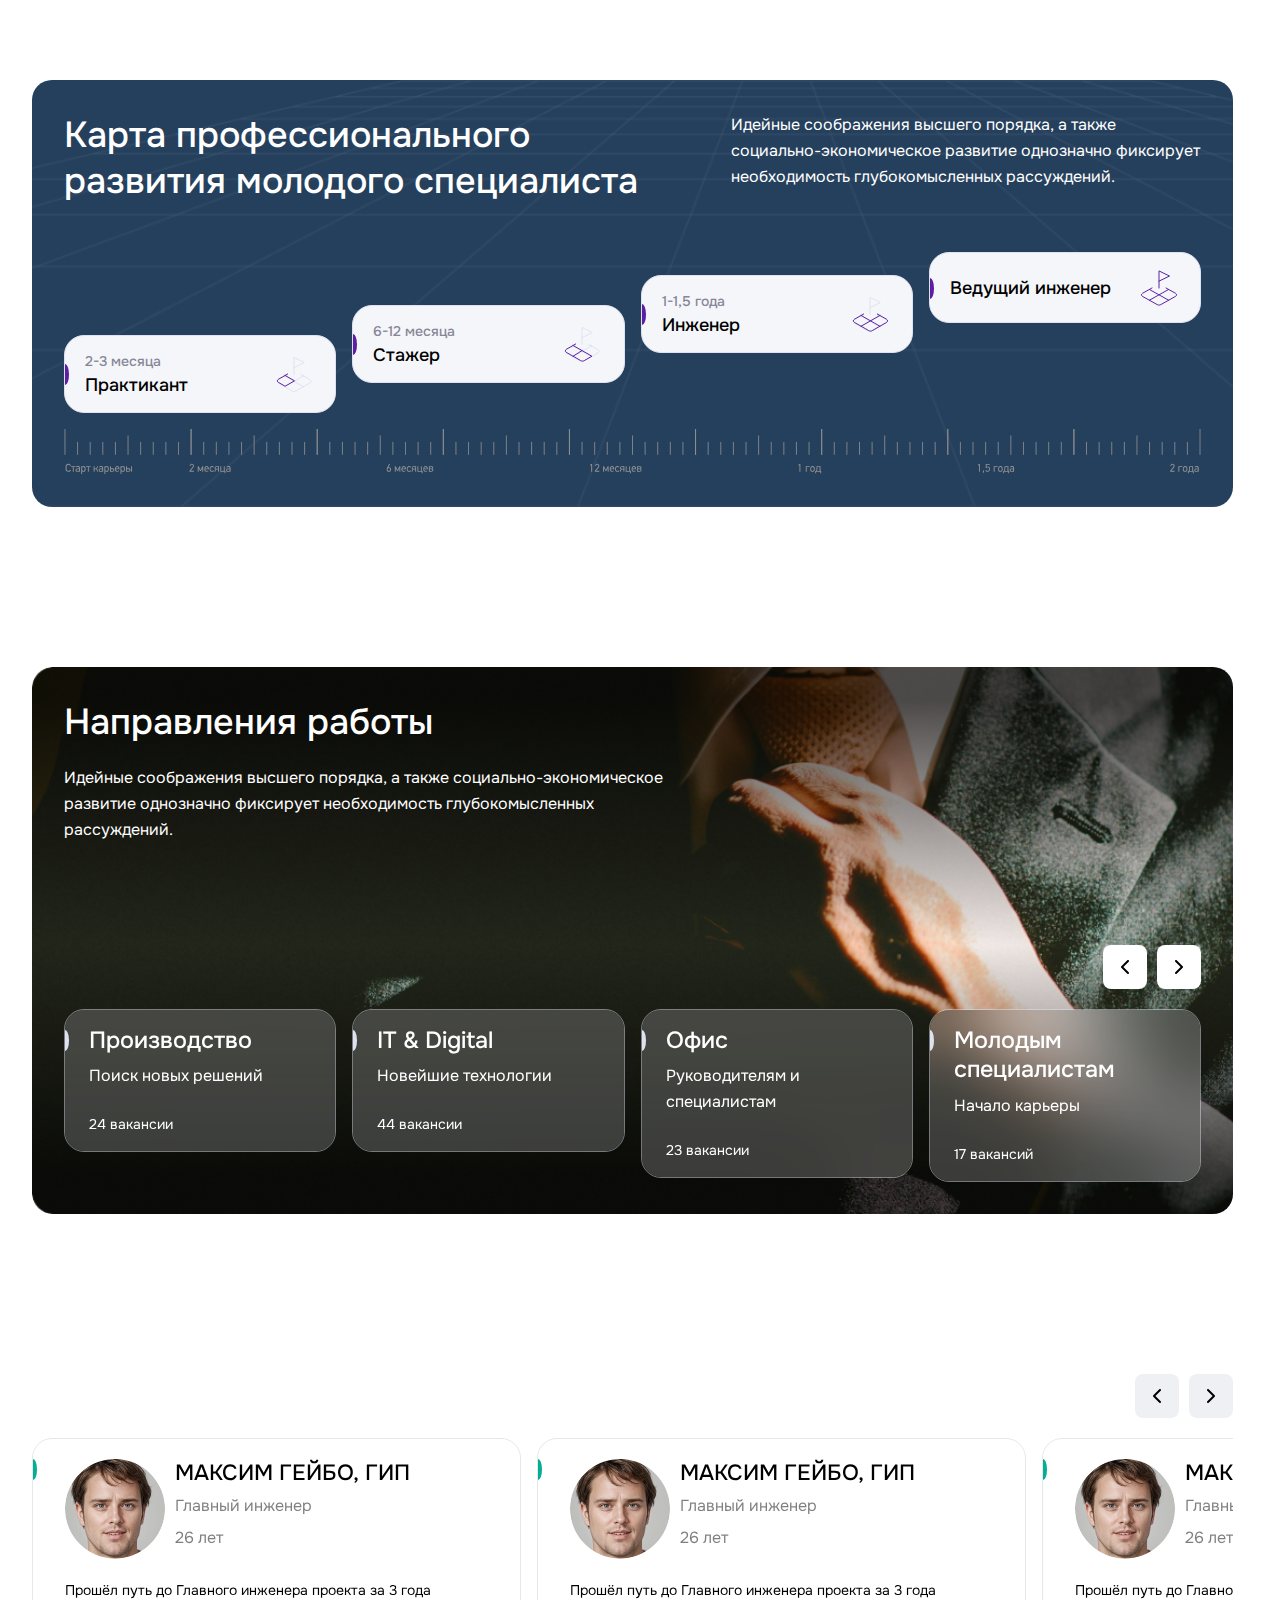
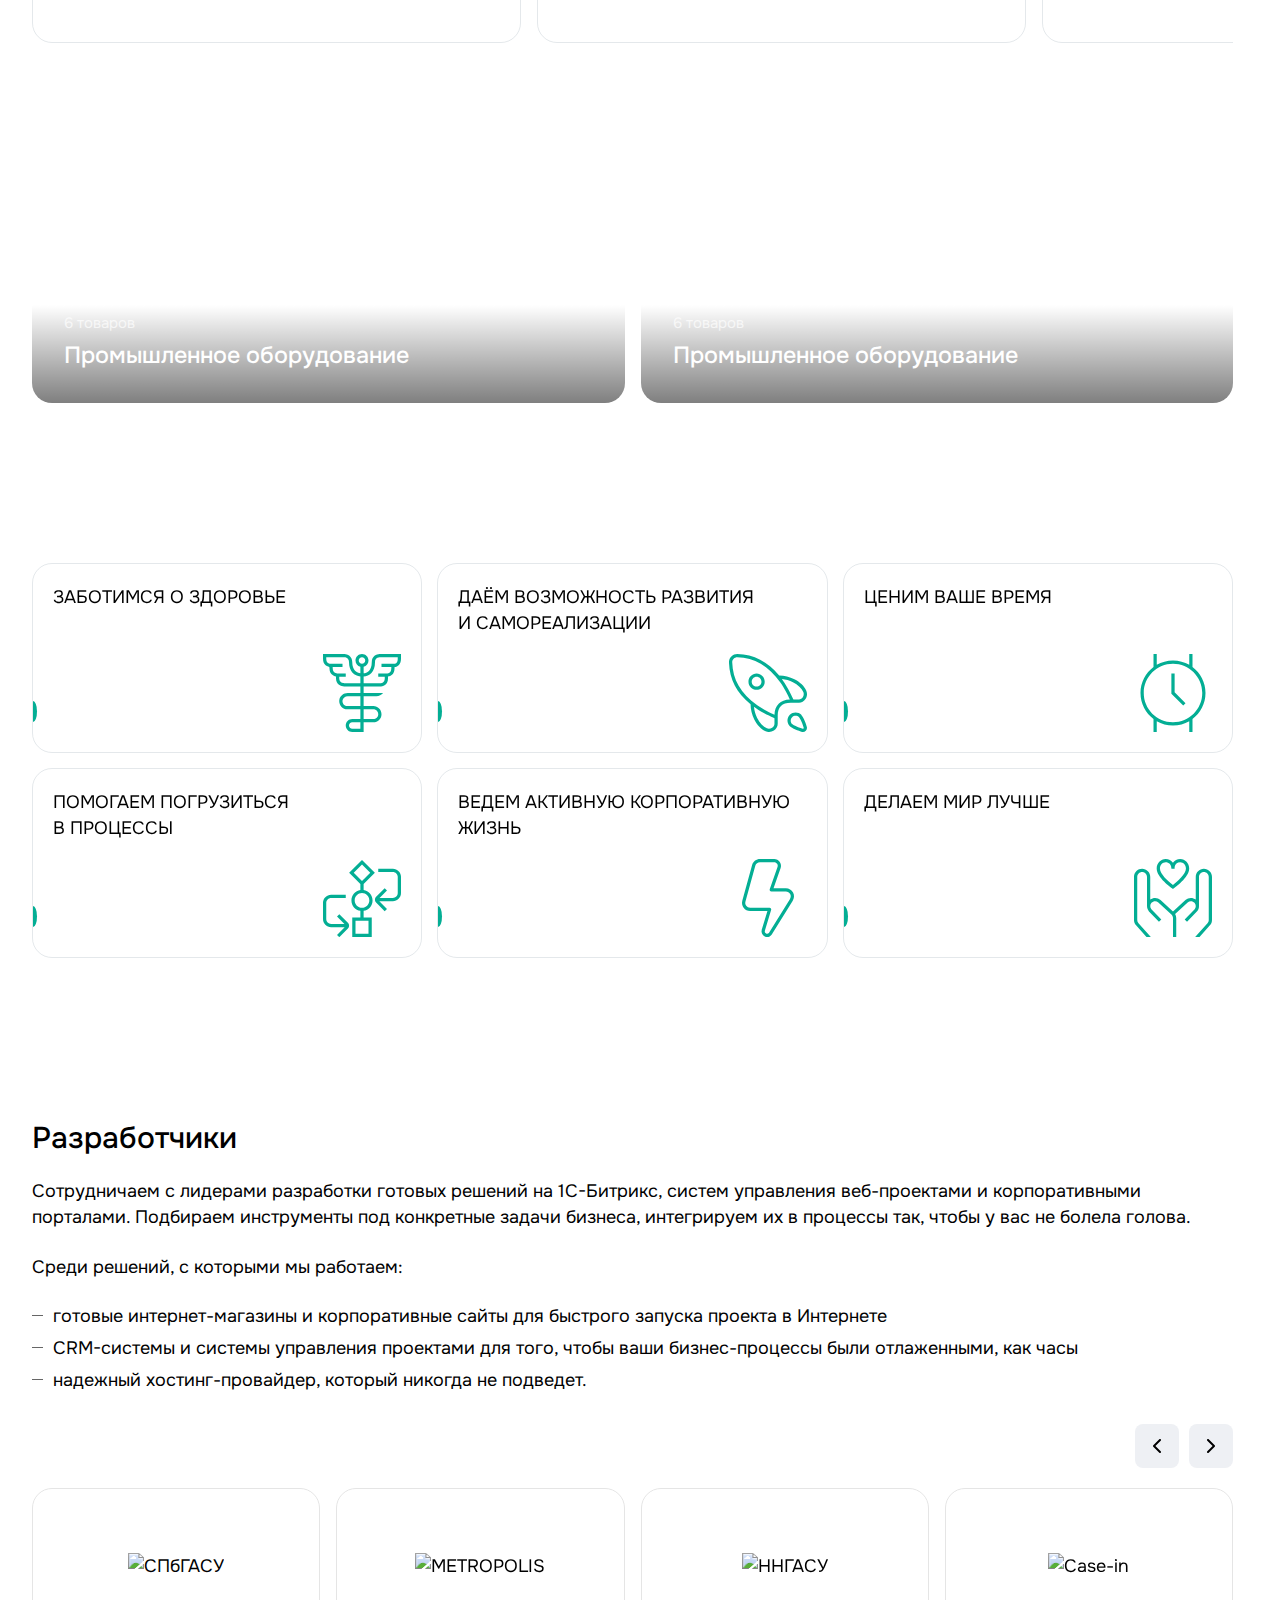
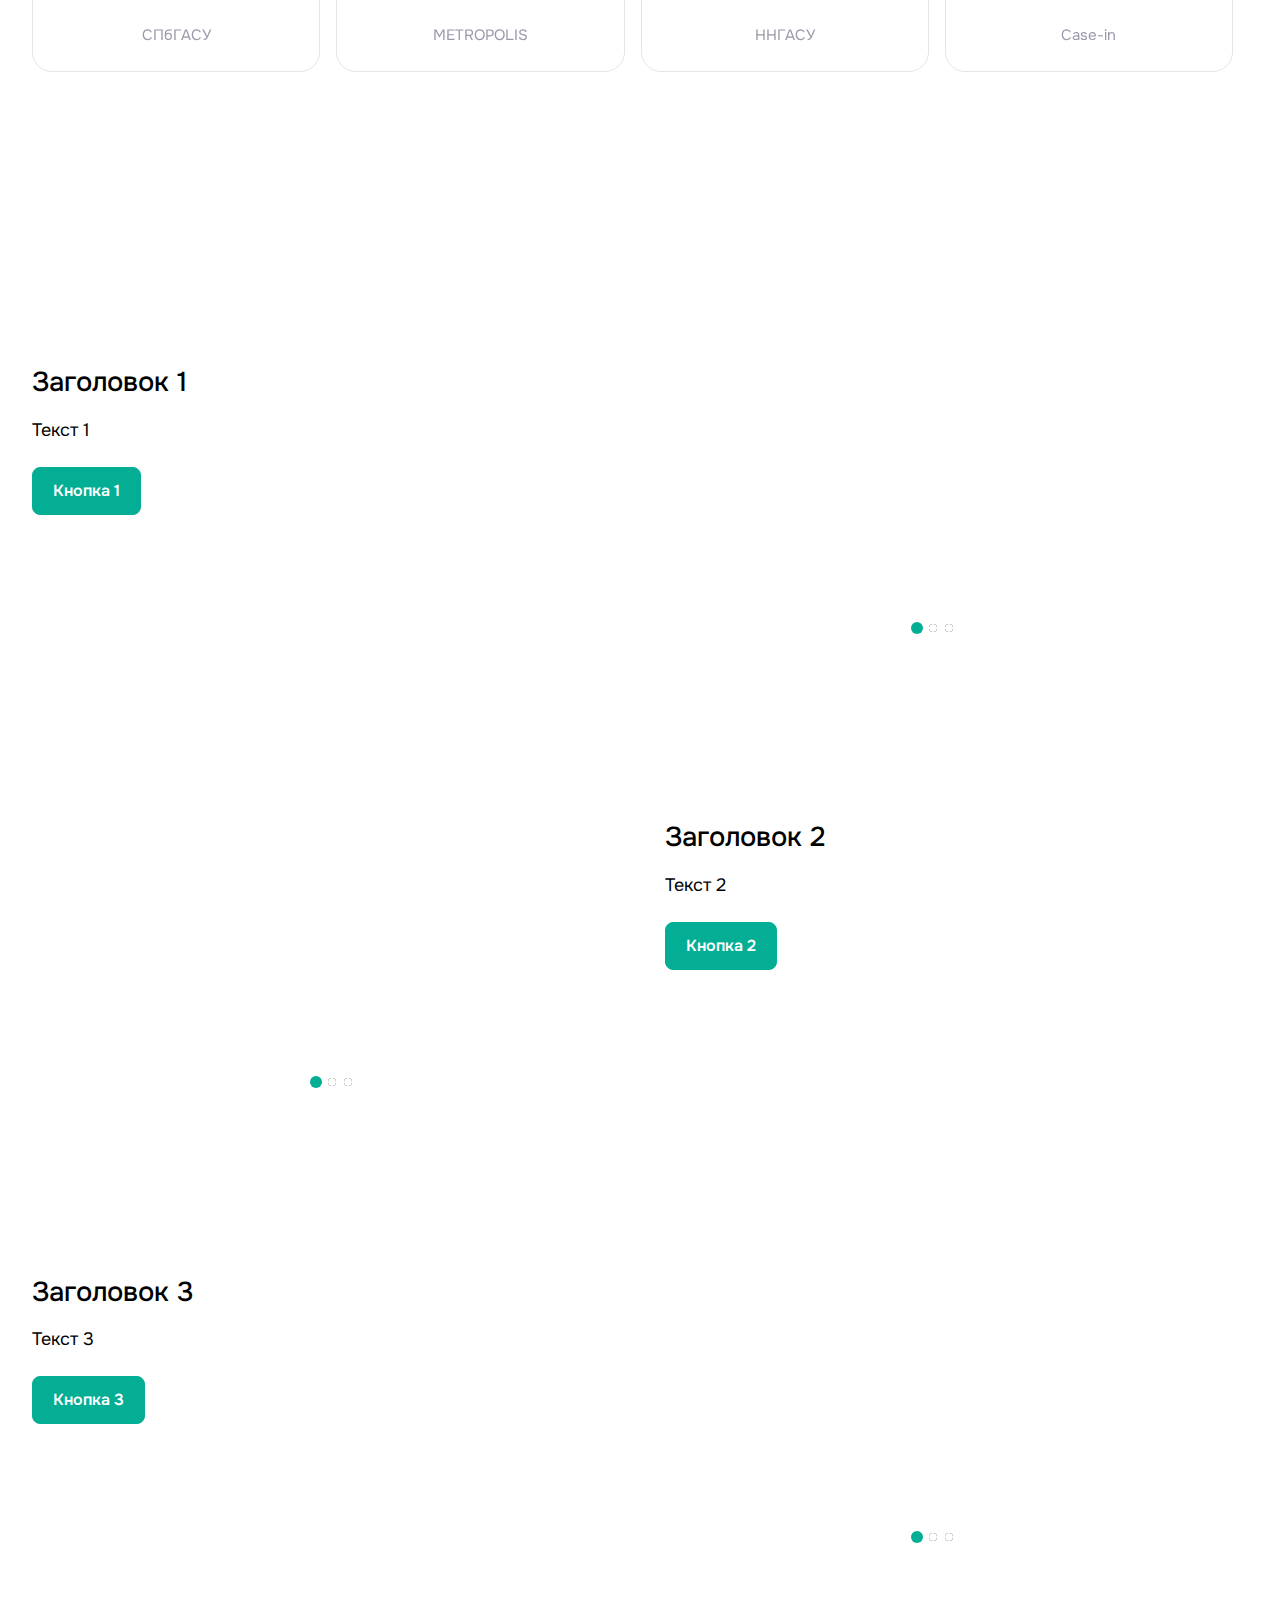
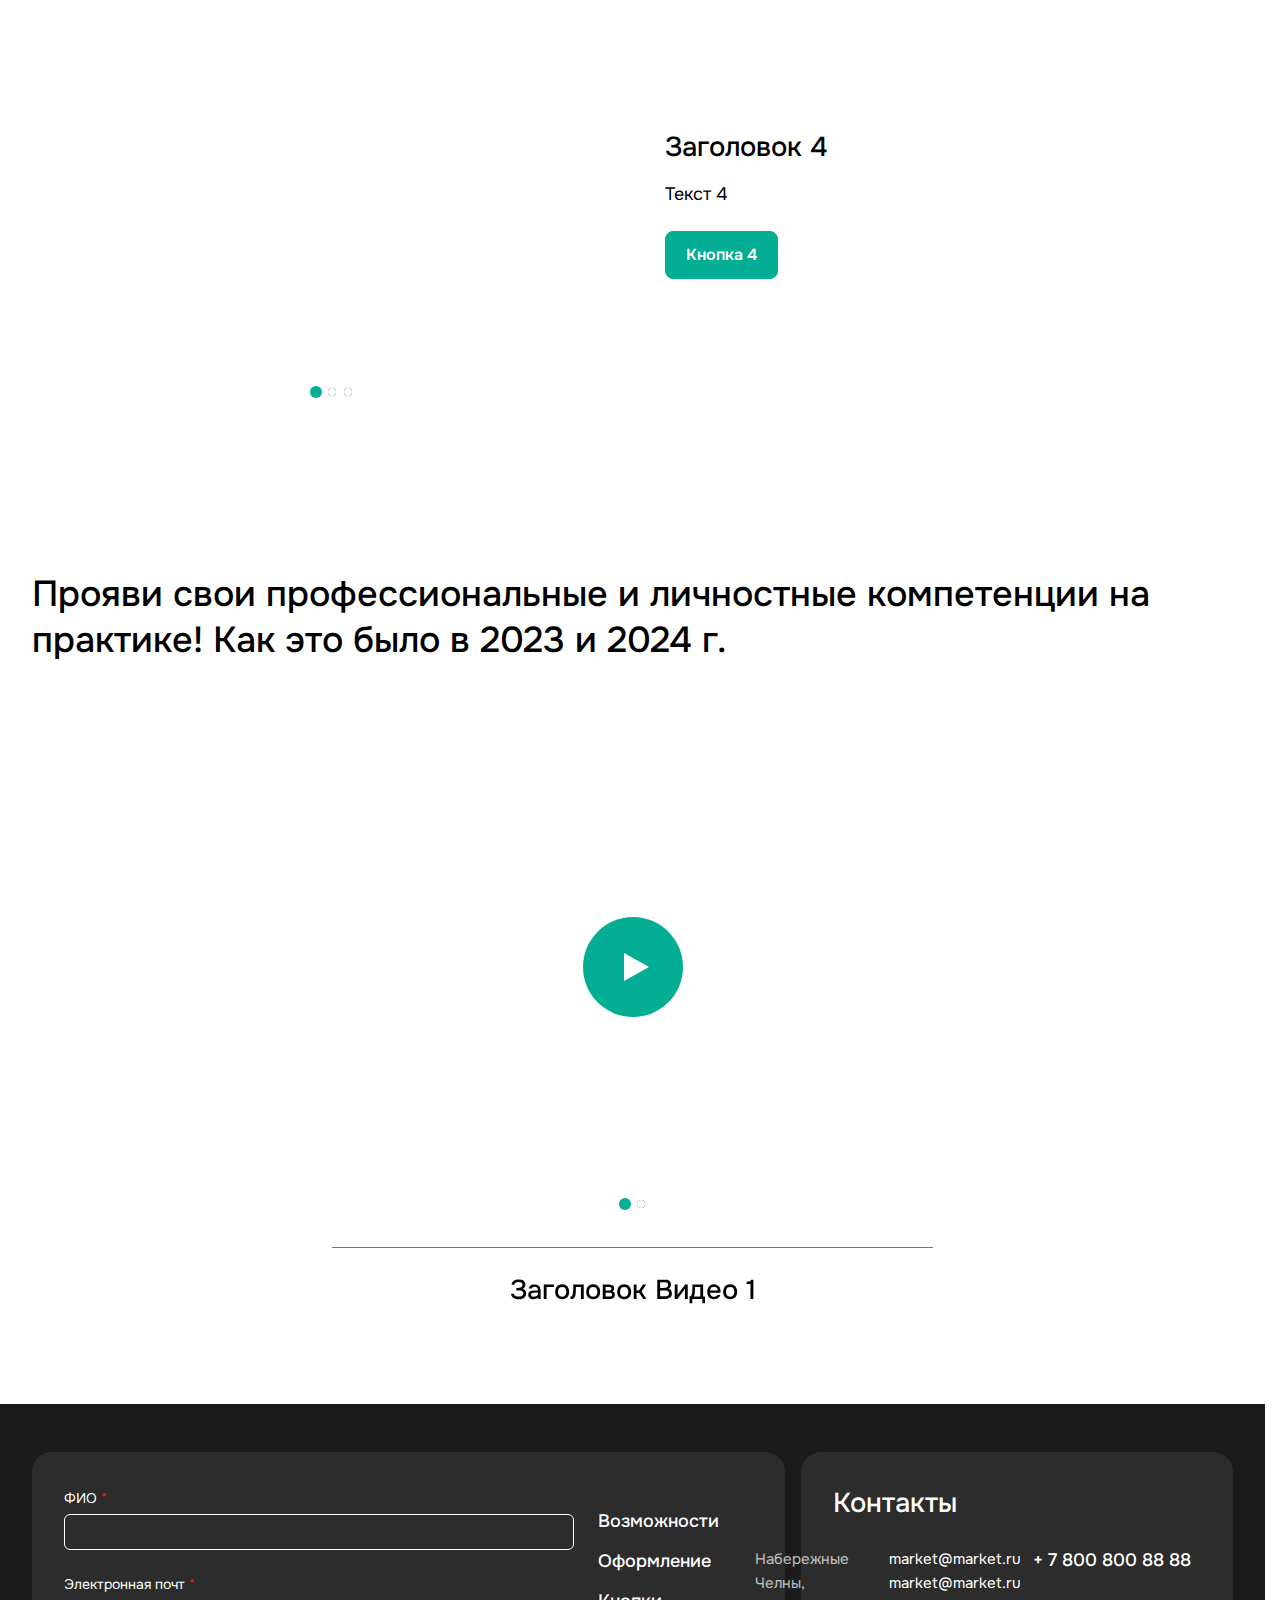
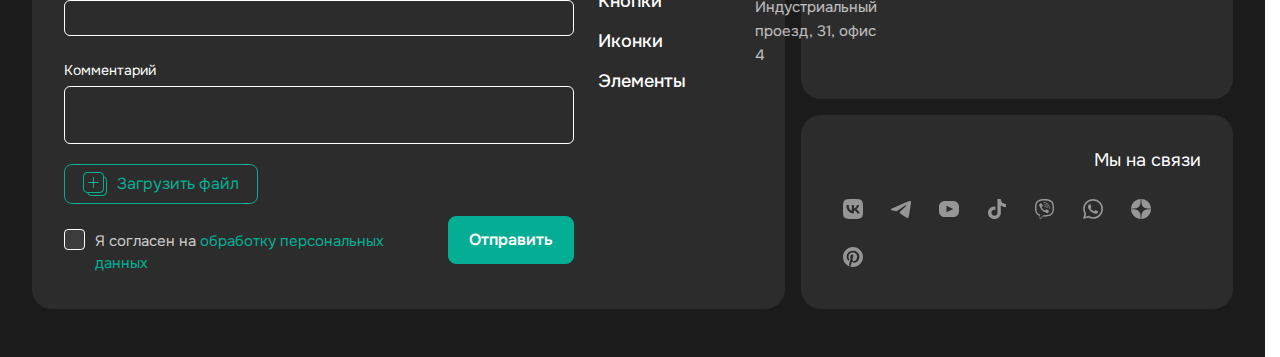
==== commit e4d130fa: "Обновленная верстка и новые блоки" ====
--- a/index.html
+++ b/index.html
@@ -8,7 +8,7 @@
     <link rel="preconnect" href="https://fonts.gstatic.com" crossorigin>
     <link href="https://fonts.googleapis.com/css2?family=Onest:wght@100..900&display=swap" rel="stylesheet">
     <link href="./themes.css" data-template-style="true" rel="stylesheet">
-    <style>html {--theme-base-color:#0077ff;--theme-base-opacity-color:#0077ff1a;--theme-more-color:#0077ff;--theme-button-color-light:var(--ON_toggle);--theme-button-color-dark:var(--OFF_toggle);--theme-button-border-radius:8px;--theme-sticker-border-radius:4px;--theme-outer-border-radius:20px;--theme-base-color-hue:212;--theme-base-color-saturation:100%;--theme-base-color-lightness:50%;--theme-lightness-hover-diff:6%;--theme-items-gap:16px;}</style>
+    <style>html {--theme-base-color:#03ae94;;--theme-base-opacity-color:#0077ff1a;--theme-more-color:#03ae94;;--theme-button-color-light:var(--ON_toggle);--theme-button-color-dark:var(--OFF_toggle);--theme-button-border-radius:8px;--theme-sticker-border-radius:4px;--theme-outer-border-radius:20px;--theme-base-color-hue:212;--theme-base-color-saturation:100%;--theme-base-color-lightness:50%;--theme-lightness-hover-diff:6%;--theme-items-gap:16px;--secondary_text_black:#9999AA;}</style>
     <style>html {font-family: "Onest", sans-serif;font-size:18px;--theme-font-family:"Onest", sans-serif;--theme-font-title-family:var(--theme-font-family);font-weight: <weight>;font-style: normal;}</style>
     <style>html {--theme-page-width: 1500px;--theme-page-width-padding: 32px}</style>
 
@@ -160,10 +160,10 @@
         <div class="vacancy-block index-block index-block--padding-top-80 index-block--padding-bottom-80">
             <div class="maxwidth-theme index-block__headings"> 
                 <div class="flexbox flexbox--direction-row flexbox--justify-end gap gap--10">
-                    <div class="slider-nav swiper-button-prev vacancy-block__slider-prev">
+                    <div class="slider-nav slider-nav--grey swiper-button-prev vacancy-block__slider-prev">
                         <i class="svg inline" aria-hidden="true"><svg width="8" height="14"><path fill-rule="evenodd" clip-rule="evenodd" d="M7.70711 0.292893C8.09763 0.683418 8.09763 1.31658 7.70711 1.70711L2.41421 7L7.70711 12.2929C8.09763 12.6834 8.09763 13.3166 7.70711 13.7071C7.31658 14.0976 6.68342 14.0976 6.29289 13.7071L0.292893 7.70711C-0.0976311 7.31658 -0.0976311 6.68342 0.292893 6.29289L6.29289 0.292893C6.68342 -0.0976311 7.31658 -0.0976311 7.70711 0.292893Z"/></svg></i>
                     </div>
-                    <div class="slider-nav swiper-button-next vacancy-block__slider-next">
+                    <div class="slider-nav slider-nav--grey swiper-button-next vacancy-block__slider-next">
                         <i class="svg inline" aria-hidden="true"><svg width="8" height="14"><path fill-rule="evenodd" clip-rule="evenodd" d="M0.292892 0.292893C-0.0976315 0.683418 -0.0976315 1.31658 0.292892 1.70711L5.58579 7L0.292893 12.2929C-0.0976315 12.6834 -0.0976315 13.3166 0.292893 13.7071C0.683417 14.0976 1.31658 14.0976 1.70711 13.7071L7.70711 7.70711C8.09763 7.31658 8.09763 6.68342 7.70711 6.29289L1.70711 0.292893C1.31658 -0.0976311 0.683417 -0.0976311 0.292892 0.292893Z"/></svg></i>
                     </div>
                 </div>
@@ -373,7 +373,7 @@
                             </div>
                         </div>
                     </div>
-                    <div class="flip-block__item">
+                    <div class="flip-block__item noFlip">
                         <div class="flip-block__item-inner">
                             <div class="flip-block__item-front rounded-n flexbox flexbox--direction-column flexbox--justify-beetwen"> 
                                 <div class="flip-block__item-title font_18">Делаем мир лучше</div>
@@ -382,14 +382,469 @@
                                 </div>
                             </div> 
                             <div class="flip-block__item-back rounded-n theme-dark flexbox flexbox--direction-column flexbox--justify-end">
-                                <div class="flip-block__item-text font_16 title-text">Идейные соображения высшего порядка, а также социально-экономическое развитие однозначно фиксирует необходимость глубокомысленных рассуждений. </div> 
-                            </div>
-                        </div>
-                    </div>
+                                <div class="flip-block__item-text font_16 title-text">(ПУСТО)Идейные соображения высшего порядка, а также социально-экономическое развитие однозначно фиксирует необходимость глубокомысленных рассуждений. </div> 
+                            </div>
+                        </div>
+                    </div>
+                </div>
+            </div>
+        </div> 
+
+        <div class="index-block index-block--padding-top-80 index-block--padding-bottom-80">
+            <div class="maxwidth-theme index-block__headings">
+                <div class="partners-list-inner partners-only-logo-inner-template">
+                    <div class="line-block line-block--gap line-block--gap-40 line-block--align-normal flexbox--direction-column flexbox--wrap">
+                        <div class="partners-list-inner__section width-100">
+                            <div class="partners-list-inner__section-content">
+                                <h3 class="partners-list-inner__section-title switcher-title font_30 fw-500 mb mb--20"> Разработчики								</h3>                        
+                                <div class="partners-list-inner__section-description mb mb--32">
+                                        <p>Сотрудничаем с лидерами разработки готовых решений на 1С-Битрикс, систем управления веб-проектами и корпоративными порталами. Подбираем инструменты под конкретные задачи бизнеса, интегрируем их в процессы так, чтобы у вас не болела голова.</p>
+                                    <p>
+                                    Среди решений, с которыми мы работаем:
+                                    </p><ul>
+                                        <li>готовые интернет-магазины и корпоративные сайты для быстрого запуска проекта в Интернете</li>
+                                        <li>CRM-системы и системы управления проектами для того, чтобы ваши бизнес-процессы были отлаженными, как часы</li>
+                                        <li>надежный хостинг-провайдер, который никогда не подведет.</li>
+                                    </ul><p></p>							
+                                </div>
+                            </div>
+                            <div class="flexbox flexbox--direction-row flexbox--justify-end gap gap--10">
+                                <div class="slider-nav slider-nav--grey swiper-button-prev brand-list-inner__slider-prev">
+                                    <i class="svg inline" aria-hidden="true"><svg width="8" height="14"><path fill-rule="evenodd" clip-rule="evenodd" d="M7.70711 0.292893C8.09763 0.683418 8.09763 1.31658 7.70711 1.70711L2.41421 7L7.70711 12.2929C8.09763 12.6834 8.09763 13.3166 7.70711 13.7071C7.31658 14.0976 6.68342 14.0976 6.29289 13.7071L0.292893 7.70711C-0.0976311 7.31658 -0.0976311 6.68342 0.292893 6.29289L6.29289 0.292893C6.68342 -0.0976311 7.31658 -0.0976311 7.70711 0.292893Z"/></svg></i>
+                                </div>
+                                <div class="slider-nav slider-nav--grey swiper-button-next brand-list-inner__slider-next">
+                                    <i class="svg inline" aria-hidden="true"><svg width="8" height="14"><path fill-rule="evenodd" clip-rule="evenodd" d="M0.292892 0.292893C-0.0976315 0.683418 -0.0976315 1.31658 0.292892 1.70711L5.58579 7L0.292893 12.2929C-0.0976315 12.6834 -0.0976315 13.3166 0.292893 13.7071C0.683417 14.0976 1.31658 14.0976 1.70711 13.7071L7.70711 7.70711C8.09763 7.31658 8.09763 6.68342 7.70711 6.29289L1.70711 0.292893C1.31658 -0.0976311 0.683417 -0.0976311 0.292892 0.292893Z"/></svg></i>
+                                </div>
+                            </div>
+                            <div class="brand-list-inner__slider swiper-slider">
+                                <div class="swiper-wrapper">
+                                    <div class="swiper-slide">
+                                        <div class="brand-list-inner__wrapper grid-list__item">
+                                            <div class="brand-list-inner__item text-center height-100 bordered pb pb--24 pi pi--32 shadow-hovered shadow-no-border-hovered rounded-n" id="bx_3218110189_877">
+                                                <a class="brands-list__item-link absolute" href="/company/partners/spbgasu/" title="СПбГАСУ"></a>									
+                                                <div class="brand-list-inner__image-wrapper mt mt--32 mb mb--12 rounded-n">
+                                                    <div class="brand-list-inner__image-inner flexbox flexbox--justify-center flexbox--align-center ml ml--auto mr mr--auto">
+                                                    <img class="brands-list__image img-responsive" src="https://metropoli8.tw1.ru/upload/resize_cache/iblock/2ca/oxxsc49y5notcz3gli05knkmzqfyzto8/150_90_0/spb_univer.png" alt="СПбГАСУ" title="СПбГАСУ">
+                                                    </div>
+                                                </div>
+                                                <div class="brand-list-inner__content-wrapper">
+                                                    <div class="brand-list-inner__top">
+                                                        <div class="brand-list-inner__name secondary-text font_15">СПбГАСУ</div>
+                                                    </div>
+                                                </div>
+                                            </div>
+                                        </div>
+                                    </div> 
+                                    <div class="swiper-slide">
+                                        <div class="brand-list-inner__wrapper grid-list__item">
+                                        <div class="brand-list-inner__item text-center height-100 bordered pb pb--24 pi pi--32 shadow-hovered shadow-no-border-hovered rounded-n" id="bx_3218110189_812">
+                                            <a class="brands-list__item-link absolute" href="/company/partners/metropolis/" title="METROPOLIS"></a>									
+                                            <div class="brand-list-inner__image-wrapper mt mt--32 mb mb--12 rounded-n">
+                                                <div class="brand-list-inner__image-inner flexbox flexbox--justify-center flexbox--align-center ml ml--auto mr mr--auto">
+                                                    <img class="brands-list__image img-responsive" src="https://metropoli8.tw1.ru/upload/resize_cache/CPriority2/055/9ho52pgpy34hz40iji2hait09q22ouz5/150_90_0/logo_new3.png" alt="METROPOLIS" title="METROPOLIS">
+                                                </div>
+                                            </div>
+                                            <div class="brand-list-inner__content-wrapper">
+                                                <div class="brand-list-inner__top">
+                                                    <div class="brand-list-inner__name secondary-text font_15"> METROPOLIS</div>
+                                                </div>
+                                            </div>
+                                        </div>
+                                        </div>
+                                    </div>
+                                    <div class="swiper-slide">
+                                        <div class="brand-list-inner__wrapper grid-list__item">
+                                        <div class="brand-list-inner__item text-center height-100 bordered pb pb--24 pi pi--32 shadow-hovered shadow-no-border-hovered rounded-n" id="bx_3218110189_878">
+                                            <a class="brands-list__item-link absolute" href="/company/partners/nngasu/" title="ННГАСУ"></a>									
+                                            <div class="brand-list-inner__image-wrapper mt mt--32 mb mb--12 rounded-n">
+                                                <div class="brand-list-inner__image-inner flexbox flexbox--justify-center flexbox--align-center ml ml--auto mr mr--auto">
+                                                    <img class="brands-list__image img-responsive" src="https://metropoli8.tw1.ru/upload/resize_cache/iblock/d84/5atfyw4sdmp9ltoace4tywq17h63rgpj/150_90_0/logo.png" alt="ННГАСУ" title="ННГАСУ">
+                                                </div>
+                                            </div>
+                                            <div class="brand-list-inner__content-wrapper">
+                                                <div class="brand-list-inner__top">
+                                                    <div class="brand-list-inner__name secondary-text font_15"> ННГАСУ</div>
+                                                </div>
+                                            </div>
+                                        </div>
+                                        </div>  
+                                    </div>                                                      
+                                    <div class="swiper-slide">
+                                        <div class="brand-list-inner__wrapper grid-list__item">
+                                        <div class="brand-list-inner__item text-center height-100 bordered pb pb--24 pi pi--32 shadow-hovered shadow-no-border-hovered rounded-n" id="bx_3218110189_810">
+                                            <a class="brands-list__item-link absolute" href="/company/partners/case-in/" title="Case-in"></a>									
+                                            <div class="brand-list-inner__image-wrapper mt mt--32 mb mb--12 rounded-n">
+                                                <div class="brand-list-inner__image-inner flexbox flexbox--justify-center flexbox--align-center ml ml--auto mr mr--auto">
+                                                    <img class="brands-list__image img-responsive" src="https://metropoli8.tw1.ru/upload/resize_cache/iblock/b32/alyoxlpncm12ekmlnp2uj1oeo9nmr9pg/150_90_0/logo_ci.png" alt="Case-in" title="Case-in">
+                                                </div>
+                                            </div>
+                                            <div class="brand-list-inner__content-wrapper">
+                                                <div class="brand-list-inner__top">
+                                                    <div class="brand-list-inner__name secondary-text font_15">  Case-in</div>
+                                                </div>
+                                            </div>
+                                        </div>
+                                        </div> 
+                                    </div>                                                   
+                                    <div class="swiper-slide">
+                                        <div class="brand-list-inner__wrapper grid-list__item">
+                                        <div class="brand-list-inner__item text-center height-100 bordered pb pb--24 pi pi--32 shadow-hovered shadow-no-border-hovered rounded-n" id="bx_3218110189_879">
+                                            <a class="brands-list__item-link absolute" href="/company/partners/gornyy-institut/" title="Горный институт"></a>									
+                                            <div class="brand-list-inner__image-wrapper mt mt--32 mb mb--12 rounded-n">
+                                                <div class="brand-list-inner__image-inner flexbox flexbox--justify-center flexbox--align-center ml ml--auto mr mr--auto">
+                                                    <img class="brands-list__image img-responsive" src="https://metropoli8.tw1.ru/upload/resize_cache/iblock/d4f/z85k045rd2obejzscbxxagnwwmcybeum/150_90_0/logo_2.png" alt="Горный институт" title="Горный институт">
+                                                </div>
+                                            </div>
+                                            <div class="brand-list-inner__content-wrapper">
+                                                <div class="brand-list-inner__top">
+                                                    <div class="brand-list-inner__name secondary-text font_15">Горный институт</div>
+                                                </div> 
+                                            </div>
+                                        </div>
+                                        </div>
+                                    </div>
+                                    <div class="swiper-slide">
+                                        <div class="brand-list-inner__wrapper grid-list__item">
+                                        <div class="brand-list-inner__item text-center height-100 bordered pb pb--24 pi pi--32 shadow-hovered shadow-no-border-hovered rounded-n" id="bx_3218110189_809">
+                                            <a class="brands-list__item-link absolute" href="/company/partners/alabuga/" title="Алабуга"></a>									
+                                            <div class="brand-list-inner__image-wrapper mt mt--32 mb mb--12 rounded-n">
+                                                <div class="brand-list-inner__image-inner flexbox flexbox--justify-center flexbox--align-center ml ml--auto mr mr--auto">
+                                                    <img class="brands-list__image img-responsive" src="https://metropoli8.tw1.ru/upload/resize_cache/iblock/39f/4p6603la941ww1wfg2mw4zttmh9mv9wl/150_90_0/alabuga.png" alt="Алабуга" title="Алабуга">
+                                                </div>
+                                            </div>
+                                            <div class="brand-list-inner__content-wrapper">
+                                                <div class="brand-list-inner__top">
+                                                    <div class="brand-list-inner__name secondary-text font_15">Алабуга</div>
+                                                </div>
+                                            </div>
+                                        </div>
+                                        </div> 
+                                    </div>                                                                  
+                                    <div class="swiper-slide">
+                                        <div class="brand-list-inner__wrapper grid-list__item">
+                                        <div class="brand-list-inner__item text-center height-100 bordered pb pb--24 pi pi--32 shadow-hovered shadow-no-border-hovered rounded-n" id="bx_3218110189_880">
+                                            <a class="brands-list__item-link absolute" href="/company/partners/sevgu/" title="СевГУ"></a>									
+                                            <div class="brand-list-inner__image-wrapper mt mt--32 mb mb--12 rounded-n">
+                                                <div class="brand-list-inner__image-inner flexbox flexbox--justify-center flexbox--align-center ml ml--auto mr mr--auto">
+                                                    <img class="brands-list__image img-responsive" src="https://metropoli8.tw1.ru/upload/resize_cache/iblock/f89/25eblxe2qx052q5qg1bi6pea8owkdrwl/150_90_0/sevastopol.jpeg" alt="СевГУ" title="СевГУ">
+                                                </div>
+                                            </div>
+                                            <div class="brand-list-inner__content-wrapper">
+                                                <div class="brand-list-inner__top">
+                                                    <div class="brand-list-inner__name secondary-text font_15">СевГУ</div>
+                                                </div>
+                                            </div>
+                                        </div>
+                                        </div> 
+                                    </div>                                                   
+                                    <div class="swiper-slide">
+                                        <div class="brand-list-inner__wrapper grid-list__item">
+                                        <div class="brand-list-inner__item text-center height-100 bordered pb pb--24 pi pi--32 shadow-hovered shadow-no-border-hovered rounded-n" id="bx_3218110189_882">
+                                            <a class="brands-list__item-link absolute" href="/company/partners/spbpu-petra-velikogo/" title="СПбПУ Петра Великого"></a>									
+                                            <div class="brand-list-inner__image-wrapper mt mt--32 mb mb--12 rounded-n">
+                                                <div class="brand-list-inner__image-inner flexbox flexbox--justify-center flexbox--align-center ml ml--auto mr mr--auto">
+                                                    <img class="brands-list__image img-responsive" src="https://metropoli8.tw1.ru/upload/resize_cache/iblock/381/hg2ckd4154wrt3j0wnlc4fjk6pvy5tju/150_90_0/polytech_logo.png" alt="СПбПУ Петра Великого" title="СПбПУ Петра Великого">
+                                                </div>
+                                            </div>
+                                            <div class="brand-list-inner__content-wrapper">
+                                                <div class="brand-list-inner__top">
+                                                    <div class="brand-list-inner__name secondary-text font_15">СПбПУ Петра Великого </div>
+                                                </div>
+                                            </div>
+                                        </div>
+                                        </div> 
+                                    </div>                                                  
+                                    <div class="swiper-slide">
+                                        <div class="brand-list-inner__wrapper grid-list__item">
+                                        <div class="brand-list-inner__item text-center height-100 bordered pb pb--24 pi pi--32 shadow-hovered shadow-no-border-hovered rounded-n" id="bx_3218110189_881">
+                                            <a class="brands-list__item-link absolute" href="/company/partners/kgasu/" title="КГАСУ"></a>									
+                                            <div class="brand-list-inner__image-wrapper mt mt--32 mb mb--12 rounded-n">
+                                                <div class="brand-list-inner__image-inner flexbox flexbox--justify-center flexbox--align-center ml ml--auto mr mr--auto">
+                                                    <img class="brands-list__image img-responsive" src="/upload/iblock/838/vt0jwv6e7yr3k2r5x53x5nczm2baiacp/logoo.png" alt="КГАСУ" title="КГАСУ">
+                                                </div>
+                                            </div>
+                                            <div class="brand-list-inner__content-wrapper">
+                                                <div class="brand-list-inner__top">
+                                                    <div class="brand-list-inner__name secondary-text font_15">КГАСУ</div>
+                                                </div>
+                                            </div>
+                                        </div>
+                                        </div> 
+                                    </div>                                                  
+                                    <div class="swiper-slide">
+                                        <div class="brand-list-inner__wrapper grid-list__item">
+                                        <div class="brand-list-inner__item text-center height-100 bordered pb pb--24 pi pi--32 shadow-hovered shadow-no-border-hovered rounded-n" id="bx_3218110189_883">
+                                            <a class="brands-list__item-link absolute" href="/company/partners/mospolitekh/" title="Мосполитех"></a>									
+                                            <div class="brand-list-inner__image-wrapper mt mt--32 mb mb--12 rounded-n">
+                                                <div class="brand-list-inner__image-inner flexbox flexbox--justify-center flexbox--align-center ml ml--auto mr mr--auto">
+                                                    <img class="brands-list__image img-responsive" src="https://metropoli8.tw1.ru/upload/resize_cache/iblock/5f2/edztigxb1x7xoc83z2qo9sbeqhko9z9c/150_90_0/default.image.2930.51a3030ed71faa28b7cae807e63dd011.png" alt="Мосполитех" title="Мосполитех">
+                                                </div>
+                                            </div>
+                                            <div class="brand-list-inner__content-wrapper">
+                                                <div class="brand-list-inner__top">
+                                                    <div class="brand-list-inner__name secondary-text font_15">Мосполитех</div>
+                                                </div>
+                                            </div>
+                                        </div>
+                                        </div>
+                                    </div>
+                                    <div class="swiper-slide">
+                                        <div class="brand-list-inner__wrapper grid-list__item">
+                                        <div class="brand-list-inner__item text-center height-100 bordered pb pb--24 pi pi--32 shadow-hovered shadow-no-border-hovered rounded-n" id="bx_3218110189_884">
+                                            <a class="brands-list__item-link absolute" href="/company/partners/niu-mgsu/" title="НИУ МГСУ"></a>									
+                                            <div class="brand-list-inner__image-wrapper mt mt--32 mb mb--12 rounded-n">
+                                                <div class="brand-list-inner__image-inner flexbox flexbox--justify-center flexbox--align-center ml ml--auto mr mr--auto">
+                                                    <img class="brands-list__image img-responsive" src="https://metropoli8.tw1.ru/upload/resize_cache/iblock/dd9/extxtyqxcaz50oi1ztu9qrp0t1oggysz/150_90_0/logomgsu.png" alt="НИУ МГСУ" title="НИУ МГСУ">
+                                                </div>
+                                            </div>
+                                            <div class="brand-list-inner__content-wrapper">
+                                                <div class="brand-list-inner__top">
+                                                    <div class="brand-list-inner__name secondary-text font_15">НИУ МГСУ</div>
+                                                </div>
+                                            </div>
+                                        </div>
+                                        </div>  
+                                    </div>                                                     
+                                    <div class="swiper-slide">
+                                        <div class="brand-list-inner__wrapper grid-list__item">
+                                        <div class="brand-list-inner__item text-center height-100 bordered pb pb--24 pi pi--32 shadow-hovered shadow-no-border-hovered rounded-n" id="bx_3218110189_885">
+                                            <a class="brands-list__item-link absolute" href="/company/partners/sgtu-im-gagarina/" title="СГТУ им. Гагарина"></a>									
+                                            <div class="brand-list-inner__image-wrapper mt mt--32 mb mb--12 rounded-n">
+                                                <div class="brand-list-inner__image-inner flexbox flexbox--justify-center flexbox--align-center ml ml--auto mr mr--auto">
+                                                    <img class="brands-list__image img-responsive" src="https://metropoli8.tw1.ru/upload/resize_cache/iblock/9a8/z6x9ljhct74xjixwob5uosun0wmoogbh/150_90_0/logo-_1_.png" alt="СГТУ им. Гагарина" title="СГТУ им. Гагарина">
+                                                </div>
+                                            </div>
+                                            <div class="brand-list-inner__content-wrapper">
+                                                <div class="brand-list-inner__top">
+                                                    <div class="brand-list-inner__name secondary-text font_15">СГТУ им. Гагарина </div>
+                                                </div>
+                                            </div>
+                                        </div>
+                                        </div>  
+                                    </div>                                                        
+                                    <div class="swiper-slide">
+                                        <div class="brand-list-inner__wrapper grid-list__item">
+                                        <div class="brand-list-inner__item text-center height-100 bordered pb pb--24 pi pi--32 shadow-hovered shadow-no-border-hovered rounded-n" id="bx_3218110189_886">
+                                            <a class="brands-list__item-link absolute" href="/company/partners/sibstrin/" title="СИБСТРИН"></a>									
+                                            <div class="brand-list-inner__image-wrapper mt mt--32 mb mb--12 rounded-n">
+                                                <div class="brand-list-inner__image-inner flexbox flexbox--justify-center flexbox--align-center ml ml--auto mr mr--auto">
+                                                    <img class="brands-list__image img-responsive" src="https://metropoli8.tw1.ru/upload/resize_cache/iblock/6bf/9jwqmw2oj08x2mgm95brj3ibwcc0spp3/150_90_0/logo-_2_.png" alt="СИБСТРИН" title="СИБСТРИН">
+                                                </div>
+                                            </div>
+                                            <div class="brand-list-inner__content-wrapper">
+                                                <div class="brand-list-inner__top">
+                                                    <div class="brand-list-inner__name secondary-text font_15">СИБСТРИН</div>
+                                                </div>
+                                            </div>
+                                        </div>
+                                        </div>
+                                    </div>
+                                </div>
+                            </div> 
+                        </div>
+                    </div> 
                 </div>
             </div>
         </div>
 
+
+        <div class="index-block index-block--padding-top-80 index-block--padding-bottom-80">
+            <div class="maxwidth-theme index-block__headings">
+                <div class="company-item front_company_mainpage_company_text_social-projects_case-in-template type_2">
+                    <div class="line-block line-block--gap line-block--gap-32 flexbox--direction-column-to-768">
+                        <div class="company-item__info flex-1">
+                            <div class="company-item__title-wrapper">
+                                <div class="company-item__title">
+                                    <h3 class="index-block__title title-text fw-500 switcher-title">Заголовок 1</h3>
+                                </div>
+                            </div>
+                            <div class="company-item__text mt mt--16">
+                                <div class="lineclamp-10"> 
+                                    Текст 1
+                                </div>
+                                <div class="company-item__btn mt mt--24">
+                                    <a href="" class="btn btn-default btn-lg btn-size-default--to-600">Кнопка 1</a>
+                                </div>
+                            </div>
+                        </div>
+                        <div class="company-item__picture flex-1 relative">
+                            <div class="swiper-slider">
+                                <div class="swiper-wrapper"> 
+                                    <div class="swiper-slide">
+                                        <div class="card-image rounded-n aspect-height aspect-height--by-2-512" style="background-image: url(https://metropoli8.tw1.ru/upload/resize_cache/iblock/0af/l1h0g8c5t3sm985f0ex79atrnlrjudll/2000_2000_0/young_colleagues_work_office_using_computers.webp)">
+                                        </div>
+                                    </div>
+                                    <div class="swiper-slide">
+                                        <div class="card-image rounded-n aspect-height aspect-height--by-2-512" style="background-image: url(https://metropoli8.tw1.ru/upload/resize_cache/iblock/0af/l1h0g8c5t3sm985f0ex79atrnlrjudll/2000_2000_0/young_colleagues_work_office_using_computers.webp)">
+                                        </div>
+                                    </div>
+                                    <div class="swiper-slide">
+                                        <div class="card-image rounded-n aspect-height aspect-height--by-2-512" style="background-image: url(https://metropoli8.tw1.ru/upload/resize_cache/iblock/0af/l1h0g8c5t3sm985f0ex79atrnlrjudll/2000_2000_0/young_colleagues_work_office_using_computers.webp)">
+                                        </div>
+                                    </div>
+                                </div>
+                                <div class="swiper-pagination"></div>
+                            </div>
+                        </div> 
+                    </div>	
+                    <div class="line-block line-block--gap line-block--gap-32 flexbox--direction-column-to-768">
+                        <div class="company-item__info flex-1">
+                            <div class="company-item__title-wrapper">
+                                <div class="company-item__title">
+                                    <h3 class="index-block__title title-text fw-500 switcher-title">Заголовок 2</h3>
+                                </div>
+                            </div>
+                            <div class="company-item__text mt mt--16">
+                                <div class="lineclamp-10"> 
+                                    Текст 2
+                                </div>
+                                <div class="company-item__btn mt mt--24">
+                                    <a href="" class="btn btn-default btn-lg btn-size-default--to-600">Кнопка 2</a>
+                                </div>
+                            </div>
+                        </div>
+                        <div class="company-item__picture flex-1 relative">
+                            <div class="swiper-slider">
+                                <div class="swiper-wrapper"> 
+                                    <div class="swiper-slide">
+                                        <div class="card-image rounded-n aspect-height aspect-height--by-2-512" style="background-image: url(https://metropoli8.tw1.ru/upload/resize_cache/iblock/0af/l1h0g8c5t3sm985f0ex79atrnlrjudll/2000_2000_0/young_colleagues_work_office_using_computers.webp)">
+                                        </div>
+                                    </div>
+                                    <div class="swiper-slide">
+                                        <div class="card-image rounded-n aspect-height aspect-height--by-2-512" style="background-image: url(https://metropoli8.tw1.ru/upload/resize_cache/iblock/0af/l1h0g8c5t3sm985f0ex79atrnlrjudll/2000_2000_0/young_colleagues_work_office_using_computers.webp)">
+                                        </div>
+                                    </div>
+                                    <div class="swiper-slide">
+                                        <div class="card-image rounded-n aspect-height aspect-height--by-2-512" style="background-image: url(https://metropoli8.tw1.ru/upload/resize_cache/iblock/0af/l1h0g8c5t3sm985f0ex79atrnlrjudll/2000_2000_0/young_colleagues_work_office_using_computers.webp)">
+                                        </div>
+                                    </div>
+                                </div>
+                                <div class="swiper-pagination"></div>
+                            </div>
+                        </div> 
+                    </div>
+                    <div class="line-block line-block--gap line-block--gap-32 flexbox--direction-column-to-768">
+                        <div class="company-item__info flex-1">
+                            <div class="company-item__title-wrapper">
+                                <div class="company-item__title">
+                                    <h3 class="index-block__title title-text fw-500 switcher-title">Заголовок 3</h3>
+                                </div>
+                            </div>
+                            <div class="company-item__text mt mt--16">
+                                <div class="lineclamp-10"> 
+                                    Текст 3
+                                </div>
+                                <div class="company-item__btn mt mt--24">
+                                    <a href="" class="btn btn-default btn-lg btn-size-default--to-600">Кнопка 3</a>
+                                </div>
+                            </div>
+                        </div>
+                        <div class="company-item__picture flex-1 relative">
+                            <div class="swiper-slider">
+                                <div class="swiper-wrapper"> 
+                                    <div class="swiper-slide">
+                                        <div class="card-image rounded-n aspect-height aspect-height--by-2-512" style="background-image: url(https://metropoli8.tw1.ru/upload/resize_cache/iblock/0af/l1h0g8c5t3sm985f0ex79atrnlrjudll/2000_2000_0/young_colleagues_work_office_using_computers.webp)">
+                                        </div>
+                                    </div>
+                                    <div class="swiper-slide">
+                                        <div class="card-image rounded-n aspect-height aspect-height--by-2-512" style="background-image: url(https://metropoli8.tw1.ru/upload/resize_cache/iblock/0af/l1h0g8c5t3sm985f0ex79atrnlrjudll/2000_2000_0/young_colleagues_work_office_using_computers.webp)">
+                                        </div>
+                                    </div>
+                                    <div class="swiper-slide">
+                                        <div class="card-image rounded-n aspect-height aspect-height--by-2-512" style="background-image: url(https://metropoli8.tw1.ru/upload/resize_cache/iblock/0af/l1h0g8c5t3sm985f0ex79atrnlrjudll/2000_2000_0/young_colleagues_work_office_using_computers.webp)">
+                                        </div>
+                                    </div>
+                                </div>
+                                <div class="swiper-pagination"></div>
+                            </div>
+                        </div> 
+                    </div>
+                    <div class="line-block line-block--gap line-block--gap-32 flexbox--direction-column-to-768">
+                        <div class="company-item__info flex-1">
+                            <div class="company-item__title-wrapper">
+                                <div class="company-item__title">
+                                    <h3 class="index-block__title title-text fw-500 switcher-title">Заголовок 4</h3>
+                                </div>
+                            </div>
+                            <div class="company-item__text mt mt--16">
+                                <div class="lineclamp-10"> 
+                                    Текст 4
+                                </div>
+                                <div class="company-item__btn mt mt--24">
+                                    <a href="" class="btn btn-default btn-lg btn-size-default--to-600">Кнопка 4</a>
+                                </div>
+                            </div>
+                        </div>
+                        <div class="company-item__picture flex-1 relative">
+                            <div class="swiper-slider">
+                                <div class="swiper-wrapper"> 
+                                    <div class="swiper-slide">
+                                        <div class="card-image rounded-n aspect-height aspect-height--by-2-512" style="background-image: url(https://metropoli8.tw1.ru/upload/resize_cache/iblock/0af/l1h0g8c5t3sm985f0ex79atrnlrjudll/2000_2000_0/young_colleagues_work_office_using_computers.webp)">
+                                        </div>
+                                    </div>
+                                    <div class="swiper-slide">
+                                        <div class="card-image rounded-n aspect-height aspect-height--by-2-512" style="background-image: url(https://metropoli8.tw1.ru/upload/resize_cache/iblock/0af/l1h0g8c5t3sm985f0ex79atrnlrjudll/2000_2000_0/young_colleagues_work_office_using_computers.webp)">
+                                        </div>
+                                    </div>
+                                    <div class="swiper-slide">
+                                        <div class="card-image rounded-n aspect-height aspect-height--by-2-512" style="background-image: url(https://metropoli8.tw1.ru/upload/resize_cache/iblock/0af/l1h0g8c5t3sm985f0ex79atrnlrjudll/2000_2000_0/young_colleagues_work_office_using_computers.webp)">
+                                        </div>
+                                    </div>
+                                </div>
+                                <div class="swiper-pagination"></div>
+                            </div>
+                        </div> 
+                    </div>	
+                </div>
+            </div>
+        </div>
+
+        <div class="index-block index-block--padding-top-80 index-block--padding-bottom-80">
+            <div class="maxwidth-theme index-block__headings">
+                <h3 class="switcher-title font_40" style="margin-bottom: 40px;">
+                    Прояви свои профессиональные и личностные компетенции на практике! Как это было в 2023 и 2024 г.
+                </h3> 
+                <div class="company-item front_company_mainpage_company_text_social-projects-template type_1 mt mt--48">
+                    <div class="video-block__slider swiper-slider relative">
+                        <div class="swiper-wrapper">
+                            <div class="swiper-slide">
+                                <div class="company-item__picture relative card-image rounded-n" style="background-image: url(https://metropoli8.tw1.ru/upload/resize_cache/iblock/11f/6uc4krjneu2hdhmirv9k4aj9lo6v50qf/2000_2000_0/2k_9.jpg)">
+                                    <div class="video-block">
+                                        <div class="video-block__play bg-theme-after">
+                                            <div class="video-block__fancy fancy" rel="nofollow">
+                                                <iframe class="company-item__video-iframe" data-src="https://rutube.ru/play/embed/fedfca9ea22da9424c004c754fe5c22a/?quality=1&autoStart=0&sTitle=false&sAuthor=false&platform=someplatform"></iframe>
+                                            </div>
+                                        </div>
+                                    </div>
+                                </div> 
+                            </div>
+                            <div class="swiper-slide">
+                                <div class="company-item__picture relative card-image rounded-n" style="background-image: url(https://metropoli8.tw1.ru/upload/resize_cache/iblock/11f/6uc4krjneu2hdhmirv9k4aj9lo6v50qf/2000_2000_0/2k_9.jpg)">
+                                    <div class="video-block">
+                                        <div class="video-block__play bg-theme-after">
+                                            <div class="video-block__fancy fancy" rel="nofollow">
+                                                <iframe class="company-item__video-iframe" data-src="https://rutube.ru/play/embed/fedfca9ea22da9424c004c754fe5c22a/?quality=1&autoStart=0&sTitle=false&sAuthor=false&platform=someplatform"></iframe>
+                                            </div>
+                                        </div>
+                                    </div>
+                                </div>
+                            </div>
+                        </div>  
+                        <div class="swiper-pagination"></div>
+                    </div> 
+                    <div class="video-block__slider-thumb swiper-slider mt mt--24">
+                        <div class="swiper-wrapper">
+                            <div class="swiper-slide">
+                                <h3 class="title-text fw-500 switcher-title relative text-center pt pt--24">Заголовок Видео 1</h3>
+                            </div>
+                            <div class="swiper-slide">
+                                <h3 class="title-text fw-500 switcher-title relative text-center pt pt--24">Заголовок Видео 2</h3>
+                            </div>
+                        </div>
+                    </div>
+                </div>
+            </div>
+        </div>
 
     </main>
 
@@ -678,6 +1133,67 @@
     </footer>
  <script>
 document.addEventListener('DOMContentLoaded', () => {
+    
+
+    
+    const videoSwiper = new Swiper('.video-block__slider', {
+        loop: true, 
+        slidesPerView: 1,
+        spaceBetween: 16, 
+        pagination: {
+            el: '.swiper-pagination',
+            type: 'bullets',
+        },  
+    });
+    const videoThumbSwiper = new Swiper('.video-block__slider-thumb', {
+        loop: true, 
+        slidesPerView: 1,
+        spaceBetween: 16, 
+        effect: 'fade',
+        fadeEffect: {
+            crossFade: true
+        }, 
+    });
+    videoSwiper.controller.control = videoThumbSwiper;
+    videoThumbSwiper.controller.control = videoSwiper;
+
+     
+
+    const companyPictureSwiper = new Swiper('.company-item__picture .swiper-slider', {
+        loop: true, 
+        slidesPerView: 1,
+        spaceBetween: 16, 
+        pagination: {
+            el: '.swiper-pagination',
+            type: 'bullets',
+        }, 
+    });
+
+
+    const brandSwiper = new Swiper('.brand-list-inner__slider', {
+        loop: true, 
+        slidesPerView: 1,
+        spaceBetween: 16,
+        navigation: {
+            nextEl: '.brand-list-inner__slider-next',
+            prevEl: '.brand-list-inner__slider-prev',
+        }, 
+        breakpoints: { 
+            576: {
+                slidesPerView: 1.5, 
+            }, 
+            768: {
+                slidesPerView: 2, 
+            }, 
+            992: {
+                slidesPerView: 3,
+            }, 
+            1200: {
+                slidesPerView: 4,
+            }
+        }
+    });
+
     const employeeSwiper = new Swiper('.employee-block__slider', {
         loop: true, 
         slidesPerView: 1,
--- a/themes.css
+++ b/themes.css
@@ -479,6 +479,24 @@
 
 body .ui-panel-top-devices-inner {
 	z-index: 998;
+}
+.brand-list-inner__image-inner {
+    max-width: 150px;
+    height: 70px;
+  
+  }
+  .brand-list-inner__image-wrapper  {
+    background-color: #fff;
+    padding: 10px;
+  }
+  .type_1 .company-item__picture {
+    height: 512px;
+}
+@media (max-width: 991px) {
+    .type_1 .company-item__picture {
+        height: auto;
+        padding-top: 56%;
+    }
 }
 /* End */
 /* /bitrix/templates/aspro-priority2/css/fonts/onest/css/onest.min.css?17139350563916 */
--- a/main.css
+++ b/main.css
@@ -250,8 +250,8 @@
     height: 44px;
 }
 
-.vacancy-block__slider-prev, .vacancy-block__slider-next{
-    background-color: #EEF0F4
+.slider-nav--grey.swiper-button-next, .slider-nav--grey.swiper-button-prev{
+    background-color: #EEF0F4;
 }
 .swiper-button-next:hover, .swiper-button-prev:hover{
     background-color: #03AE94;
@@ -265,7 +265,7 @@
     overflow: hidden;
 
 }
-.vacancy-block__slider{
+.vacancy-block__slider, .brand-list-inner__slider{
     overflow: hidden;
     padding: 20px 0;
     margin-bottom: -20px;
@@ -397,6 +397,9 @@
     height: 190px; 
     position: relative;
 }
+.flip-block__item:not(.noFlip){
+    cursor: pointer;
+}
 
 .flip-block__item-inner {
     position: relative;
@@ -416,8 +419,8 @@
     left: 0;
 }
  
-.flip-block__item:hover .flip-block__item-inner {
-    transform: rotateY(180deg); 
+.flip-block__item:not(.noFlip):hover .flip-block__item-inner {
+    transform: rotateY(180deg);  
 }
 .flip-block__item-back{
     position: absolute;
@@ -493,4 +496,47 @@
         width: 68px;
         height: 68px;
     }
+}
+
+.company-item__picture .swiper-slider{
+    width: 100%;
+    overflow: hidden;
+} 
+.company-item__picture .swiper-pagination-bullet{
+    opacity: 1;
+} 
+.line-block + .line-block{
+    padding-top: 40px;
+}
+.line-block:nth-child(2n){
+    flex-direction: row-reverse;
+}
+.line-block .company-item__picture{
+    width: 50%;
+}  
+@media(max-width: 768px){
+    .line-block .company-item__picture, .line-block .company-item__info{
+        width: 100%;
+    }
+    .line-block:nth-child(2n){
+        flex-direction: column;
+    }
+}
+
+.video-block__slider, .video-block__slider-thumb{
+    width: 100%;
+    overflow: hidden;
+}
+.video-block__slider .swiper-pagination-bullet{
+    opacity: 1;
+} 
+
+.video-block__slider-thumb .title-text::before{
+    content: '';
+    position: absolute;
+    top: 0;
+    left: 25%;
+    width: 50%;
+    height: 1px;
+    background: var(--theme-base-color);
 }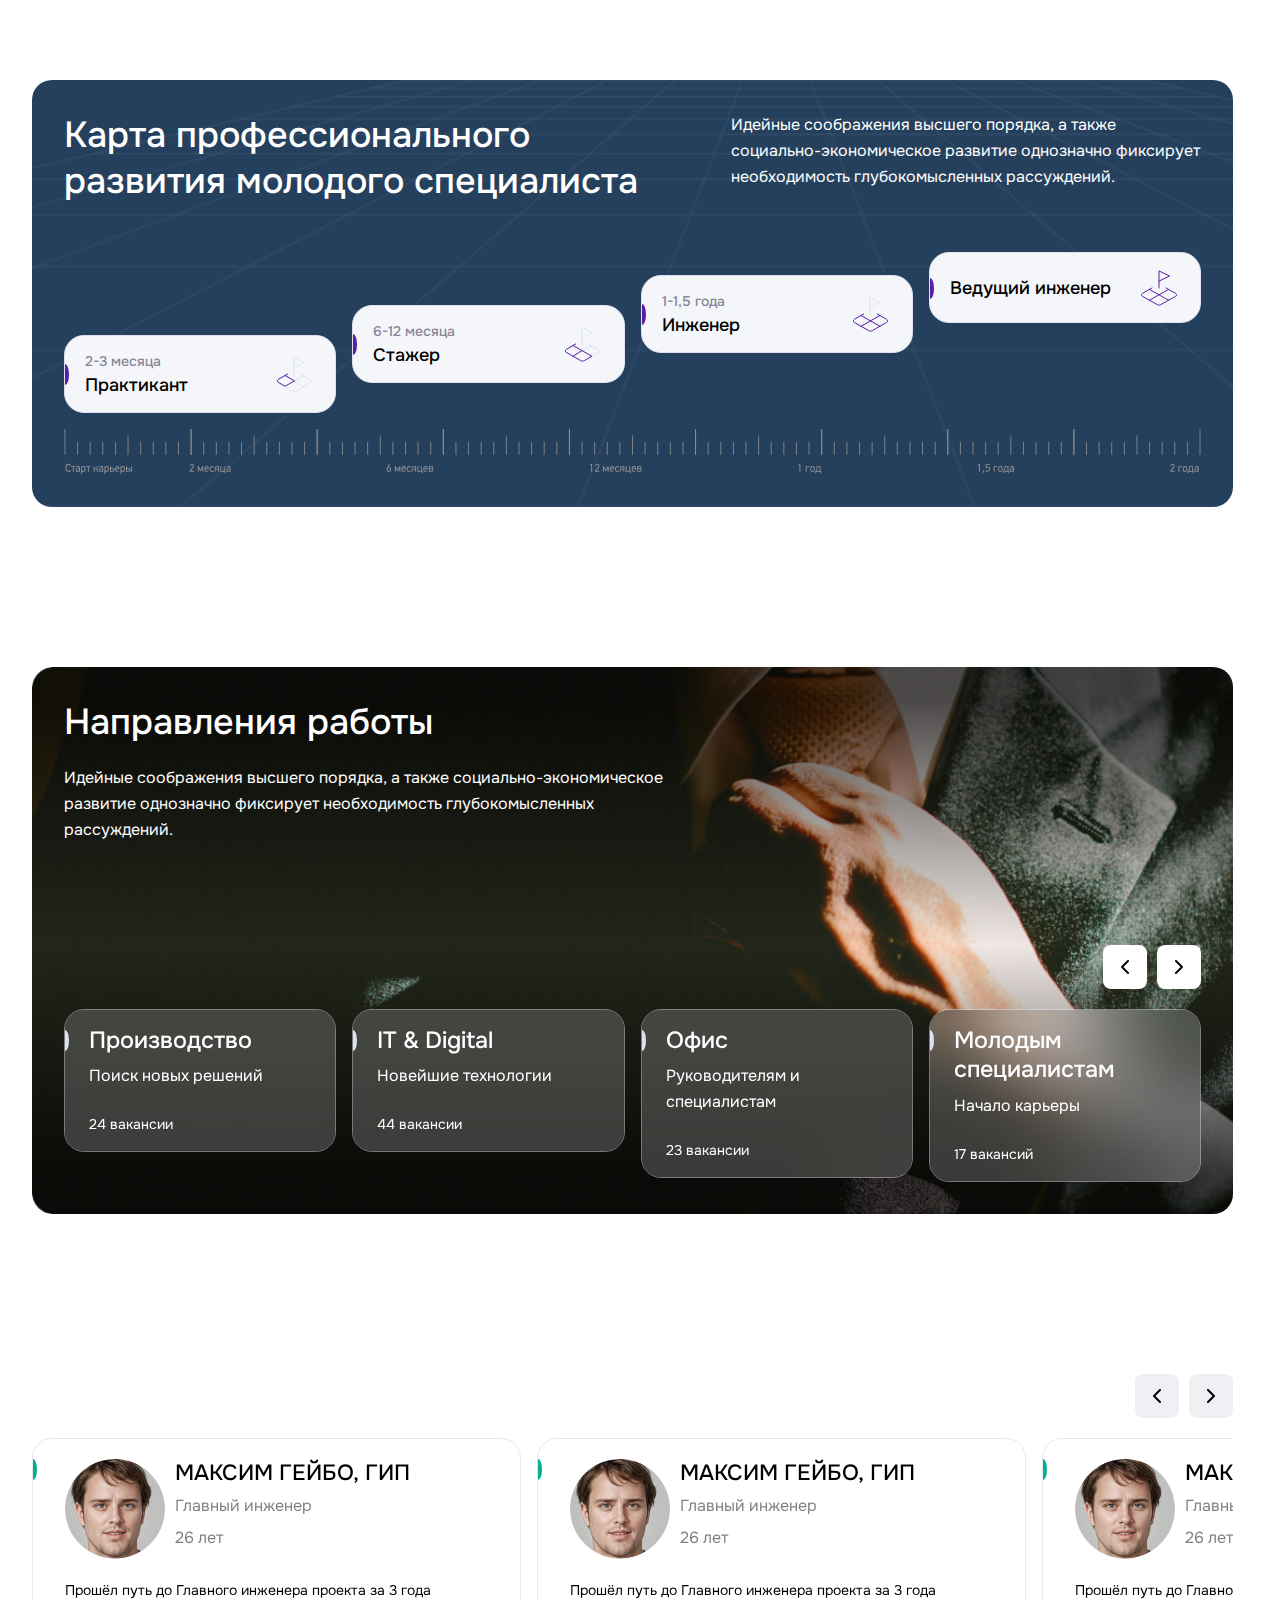
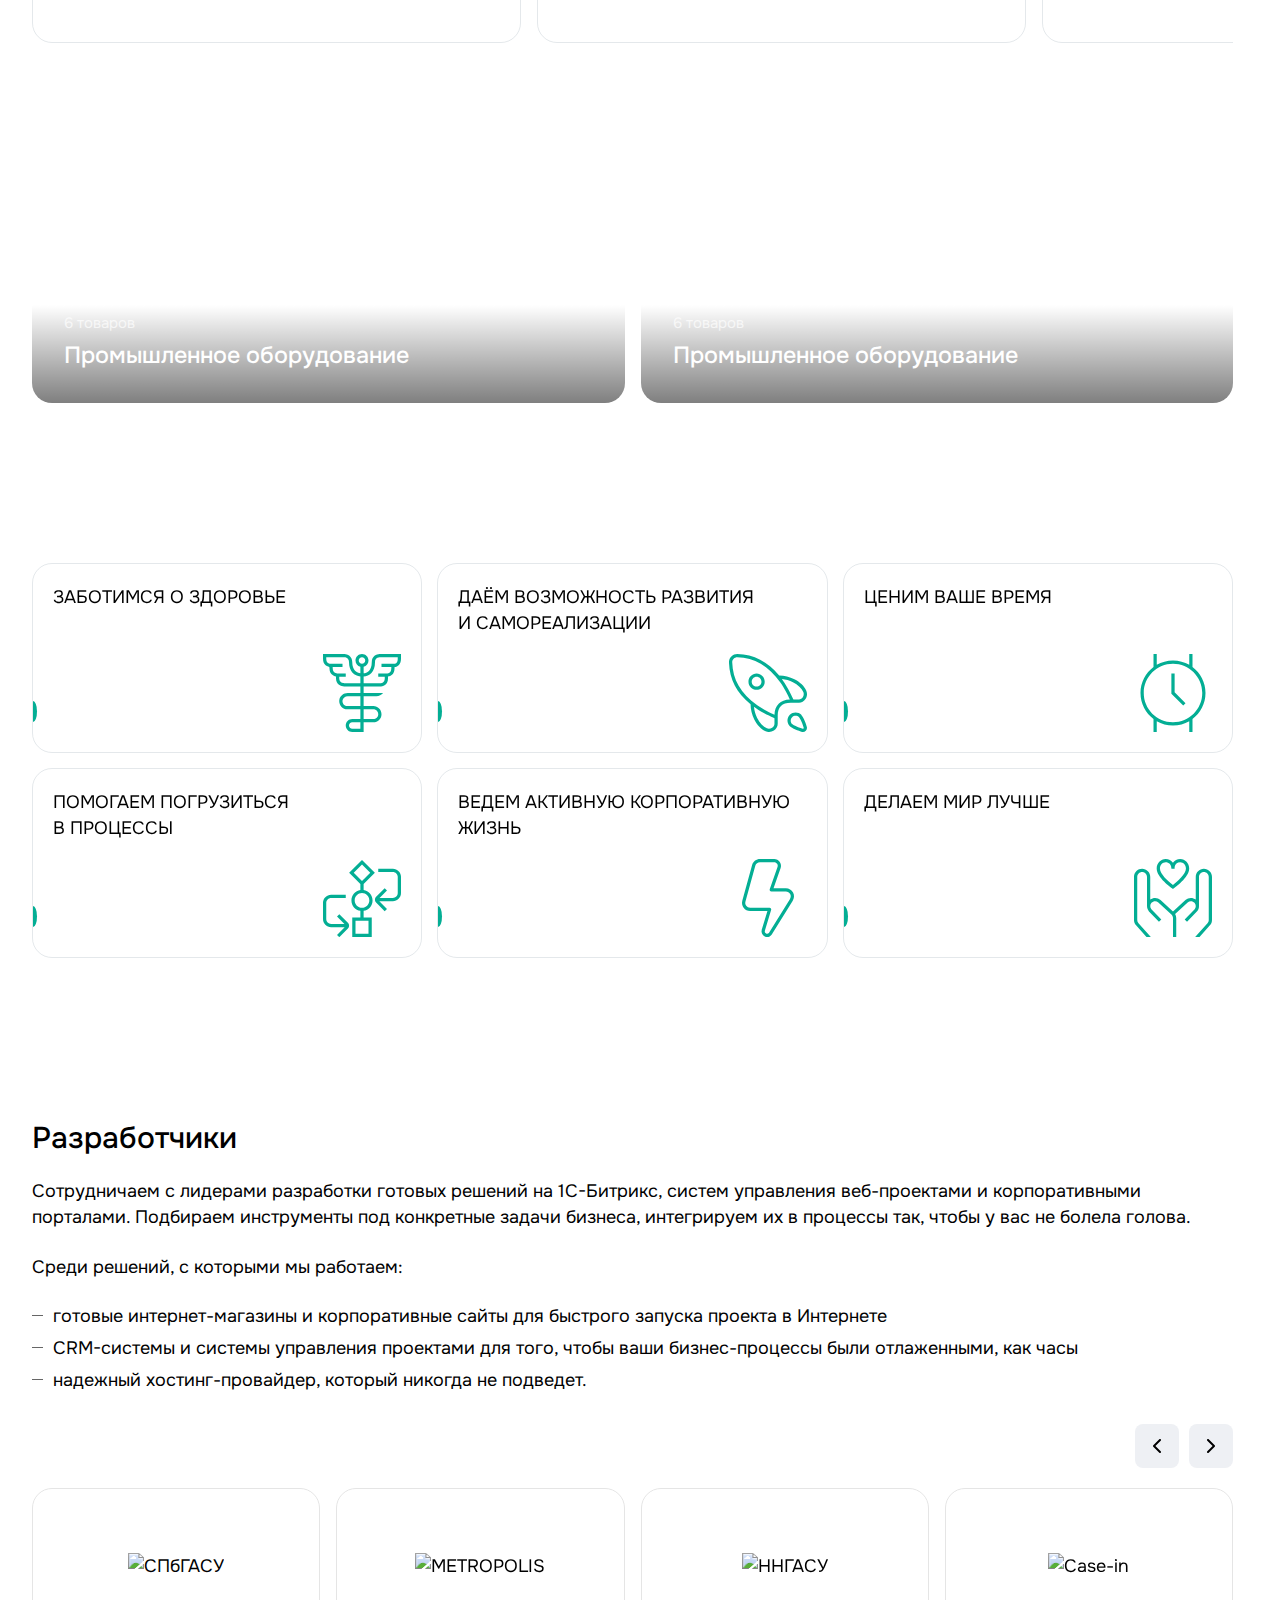
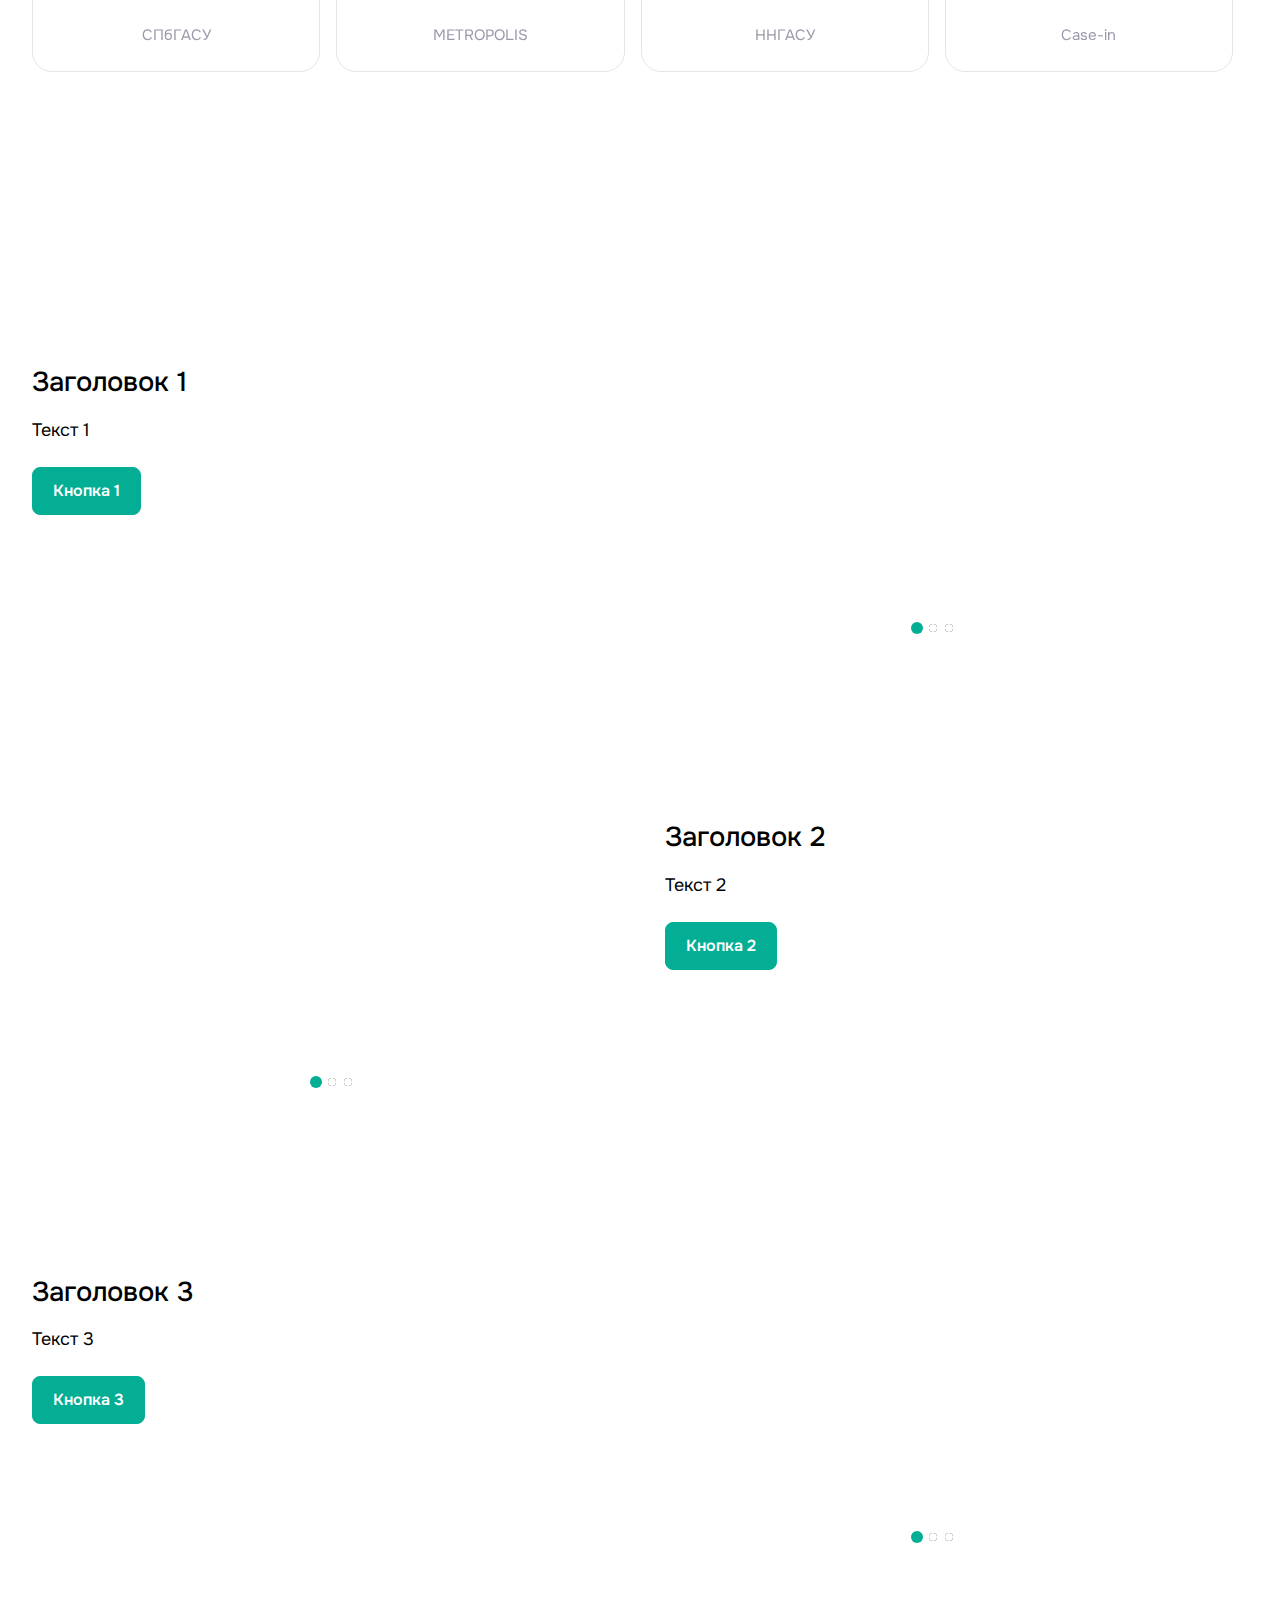
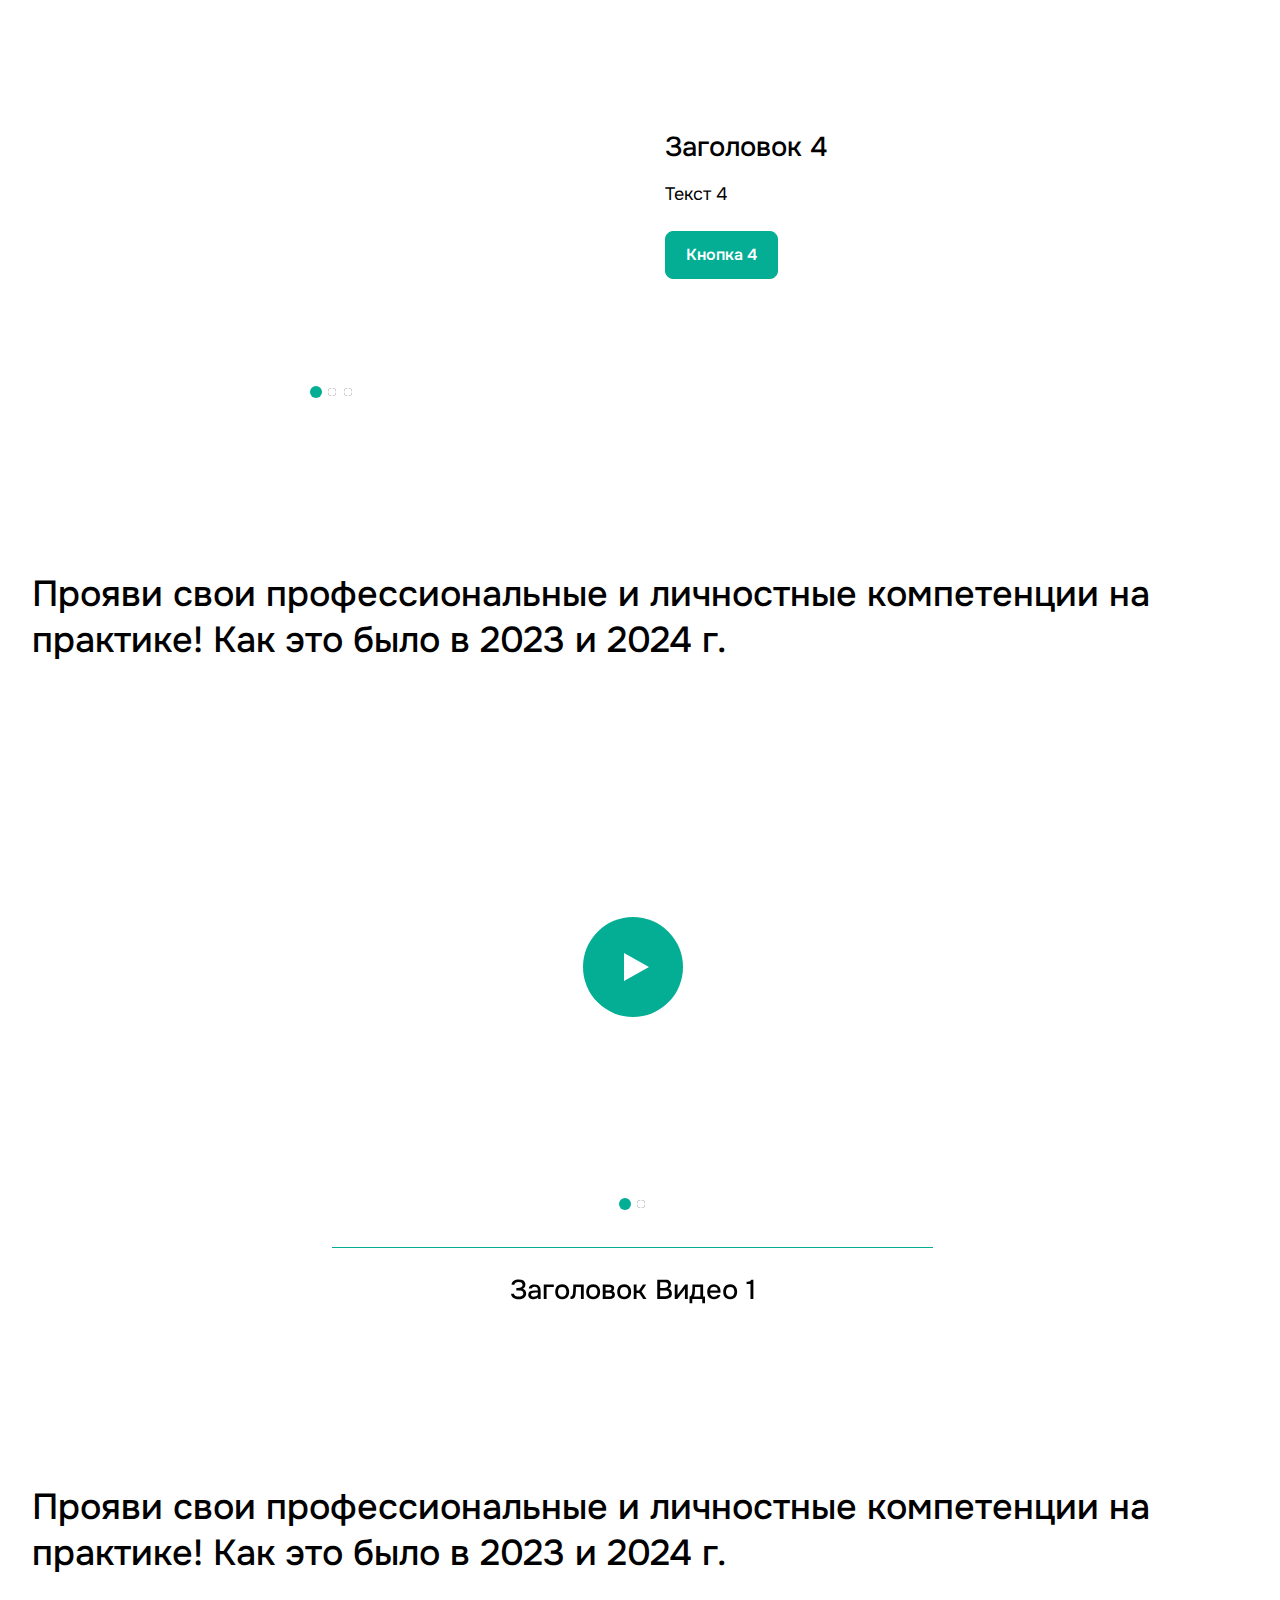
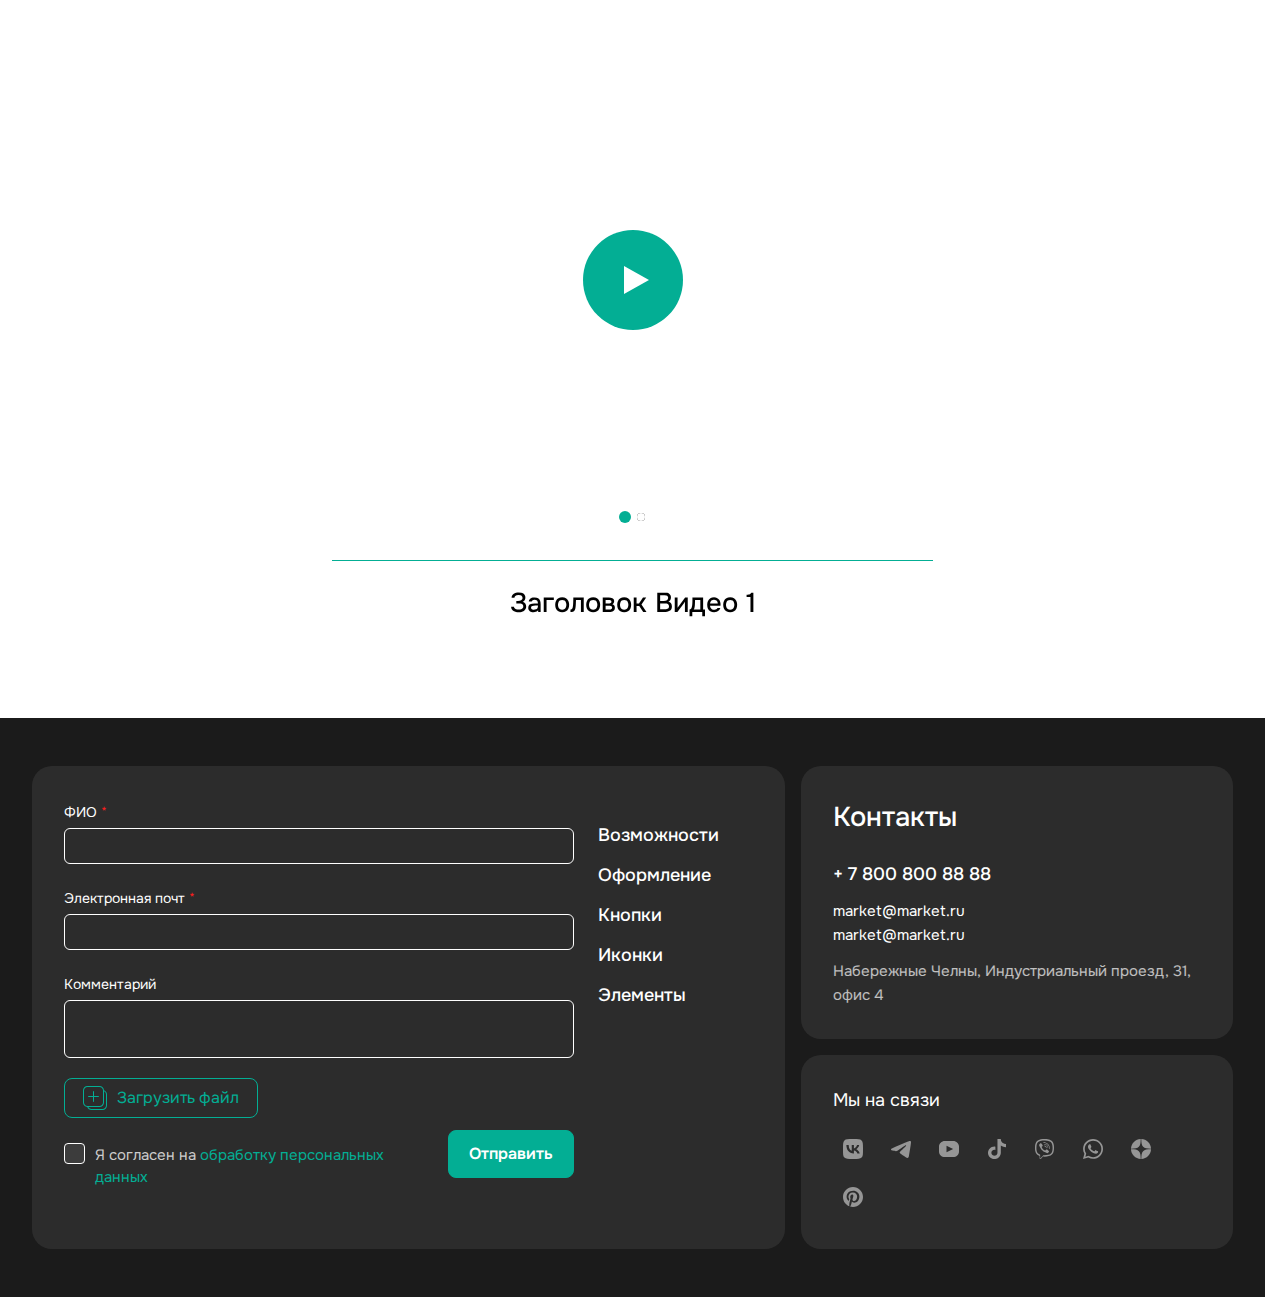
==== commit 46955cdb: "Обновил скрипт в файле index.html" ====
--- a/index.html
+++ b/index.html
@@ -845,7 +845,53 @@
                 </div>
             </div>
         </div>
-
+        
+        <div class="index-block index-block--padding-top-80 index-block--padding-bottom-80">
+            <div class="maxwidth-theme index-block__headings">
+                <h3 class="switcher-title font_40" style="margin-bottom: 40px;">
+                    Прояви свои профессиональные и личностные компетенции на практике! Как это было в 2023 и 2024 г.
+                </h3> 
+                <div class="company-item front_company_mainpage_company_text_social-projects-template type_1 mt mt--48">
+                    <div class="video-block__slider swiper-slider relative">
+                        <div class="swiper-wrapper">
+                            <div class="swiper-slide">
+                                <div class="company-item__picture relative card-image rounded-n" style="background-image: url(https://metropoli8.tw1.ru/upload/resize_cache/iblock/11f/6uc4krjneu2hdhmirv9k4aj9lo6v50qf/2000_2000_0/2k_9.jpg)">
+                                    <div class="video-block">
+                                        <div class="video-block__play bg-theme-after">
+                                            <div class="video-block__fancy fancy" rel="nofollow">
+                                                <iframe class="company-item__video-iframe" data-src="https://rutube.ru/play/embed/fedfca9ea22da9424c004c754fe5c22a/?quality=1&autoStart=0&sTitle=false&sAuthor=false&platform=someplatform"></iframe>
+                                            </div>
+                                        </div>
+                                    </div>
+                                </div> 
+                            </div>
+                            <div class="swiper-slide">
+                                <div class="company-item__picture relative card-image rounded-n" style="background-image: url(https://metropoli8.tw1.ru/upload/resize_cache/iblock/11f/6uc4krjneu2hdhmirv9k4aj9lo6v50qf/2000_2000_0/2k_9.jpg)">
+                                    <div class="video-block">
+                                        <div class="video-block__play bg-theme-after">
+                                            <div class="video-block__fancy fancy" rel="nofollow">
+                                                <iframe class="company-item__video-iframe" data-src="https://rutube.ru/play/embed/fedfca9ea22da9424c004c754fe5c22a/?quality=1&autoStart=0&sTitle=false&sAuthor=false&platform=someplatform"></iframe>
+                                            </div>
+                                        </div>
+                                    </div>
+                                </div>
+                            </div>
+                        </div>  
+                        <div class="swiper-pagination"></div>
+                    </div> 
+                    <div class="video-block__slider-thumb swiper-slider mt mt--24">
+                        <div class="swiper-wrapper">
+                            <div class="swiper-slide">
+                                <h3 class="title-text fw-500 switcher-title relative text-center pt pt--24">Заголовок Видео 1</h3>
+                            </div>
+                            <div class="swiper-slide">
+                                <h3 class="title-text fw-500 switcher-title relative text-center pt pt--24">Заголовок Видео 2</h3>
+                            </div>
+                        </div>
+                    </div>
+                </div>
+            </div>
+        </div>
     </main>
 
     <footer id="footer" class="footer footer-1 theme-dark">
@@ -1131,33 +1177,37 @@
             </div>
         </div>
     </footer>
- <script>
+<script>
+document.querySelectorAll('.video-block__slider').forEach((videoSlider, index) => {
+    const thumbSlider = videoSlider.nextElementSibling; 
+
+    if (thumbSlider && thumbSlider.classList.contains('video-block__slider-thumb')) {
+        const videoSwiper = new Swiper(videoSlider, {
+            loop: true,
+            slidesPerView: 1,
+            spaceBetween: 16,
+            pagination: {
+                el: videoSlider.querySelector('.swiper-pagination'),
+                type: 'bullets',
+            },
+        });
+        const videoThumbSwiper = new Swiper(thumbSlider, {
+            loop: true,
+            slidesPerView: 1,
+            spaceBetween: 16,
+            effect: 'fade',
+            fadeEffect: {
+                crossFade: true,
+            },
+        });
+        videoSwiper.controller.control = videoThumbSwiper;
+        videoThumbSwiper.controller.control = videoSwiper;
+    } else {
+        console.warn(`Thumb slider not found for video slider at index ${index}`);
+    }
+});
+
 document.addEventListener('DOMContentLoaded', () => {
-    
-
-    
-    const videoSwiper = new Swiper('.video-block__slider', {
-        loop: true, 
-        slidesPerView: 1,
-        spaceBetween: 16, 
-        pagination: {
-            el: '.swiper-pagination',
-            type: 'bullets',
-        },  
-    });
-    const videoThumbSwiper = new Swiper('.video-block__slider-thumb', {
-        loop: true, 
-        slidesPerView: 1,
-        spaceBetween: 16, 
-        effect: 'fade',
-        fadeEffect: {
-            crossFade: true
-        }, 
-    });
-    videoSwiper.controller.control = videoThumbSwiper;
-    videoThumbSwiper.controller.control = videoSwiper;
-
-     
 
     const companyPictureSwiper = new Swiper('.company-item__picture .swiper-slider', {
         loop: true, 
@@ -1168,7 +1218,6 @@
             type: 'bullets',
         }, 
     });
-
 
     const brandSwiper = new Swiper('.brand-list-inner__slider', {
         loop: true, 
@@ -1217,6 +1266,7 @@
             }
         }
     });
+
     const vacancySwiper = new Swiper('.vacancy-block__slider', {
         loop: true, 
         slidesPerView: 1,
@@ -1231,6 +1281,7 @@
             } 
         }
     });
+
     $('.input-file input[type=file]').on('change', function(){
         let file = this.files[0];
         $(this).next().html(file.name);
--- a/themes.css
+++ b/themes.css
@@ -483,21 +483,12 @@
 .brand-list-inner__image-inner {
     max-width: 150px;
     height: 70px;
-  
-  }
-  .brand-list-inner__image-wrapper  {
+}
+.brand-list-inner__image-wrapper  {
     background-color: #fff;
     padding: 10px;
-  }
-  .type_1 .company-item__picture {
-    height: 512px;
-}
-@media (max-width: 991px) {
-    .type_1 .company-item__picture {
-        height: auto;
-        padding-top: 56%;
-    }
-}
+}
+ 
 /* End */
 /* /bitrix/templates/aspro-priority2/css/fonts/onest/css/onest.min.css?17139350563916 */
 /* /bitrix/templates/aspro-priority2/css/bootstrap.min.css?171393505688745 */
--- a/main.css
+++ b/main.css
@@ -505,23 +505,24 @@
 .company-item__picture .swiper-pagination-bullet{
     opacity: 1;
 } 
-.line-block + .line-block{
+.company-item .line-block +  .line-block{
     padding-top: 40px;
 }
-.line-block:nth-child(2n){
+.company-item .line-block:nth-child(2n){
     flex-direction: row-reverse;
 }
-.line-block .company-item__picture{
+.company-item .line-block .company-item__picture{
     width: 50%;
 }  
 @media(max-width: 768px){
-    .line-block .company-item__picture, .line-block .company-item__info{
+    .company-item .line-block .company-item__picture, .company-item .line-block .company-item__info{
         width: 100%;
     }
-    .line-block:nth-child(2n){
+    .company-item .line-block:nth-child(2n){
         flex-direction: column;
     }
 }
+
 
 .video-block__slider, .video-block__slider-thumb{
     width: 100%;
@@ -530,7 +531,9 @@
 .video-block__slider .swiper-pagination-bullet{
     opacity: 1;
 } 
-
+.video-block__slider .company-item__picture {
+    height: 512px;
+}
 .video-block__slider-thumb .title-text::before{
     content: '';
     position: absolute;
@@ -539,4 +542,11 @@
     width: 50%;
     height: 1px;
     background: var(--theme-base-color);
+}
+
+@media (max-width: 991px) {
+    .video-block__slider .company-item__picture  {
+        height: auto;
+        padding-top: 56%;
+    }
 }